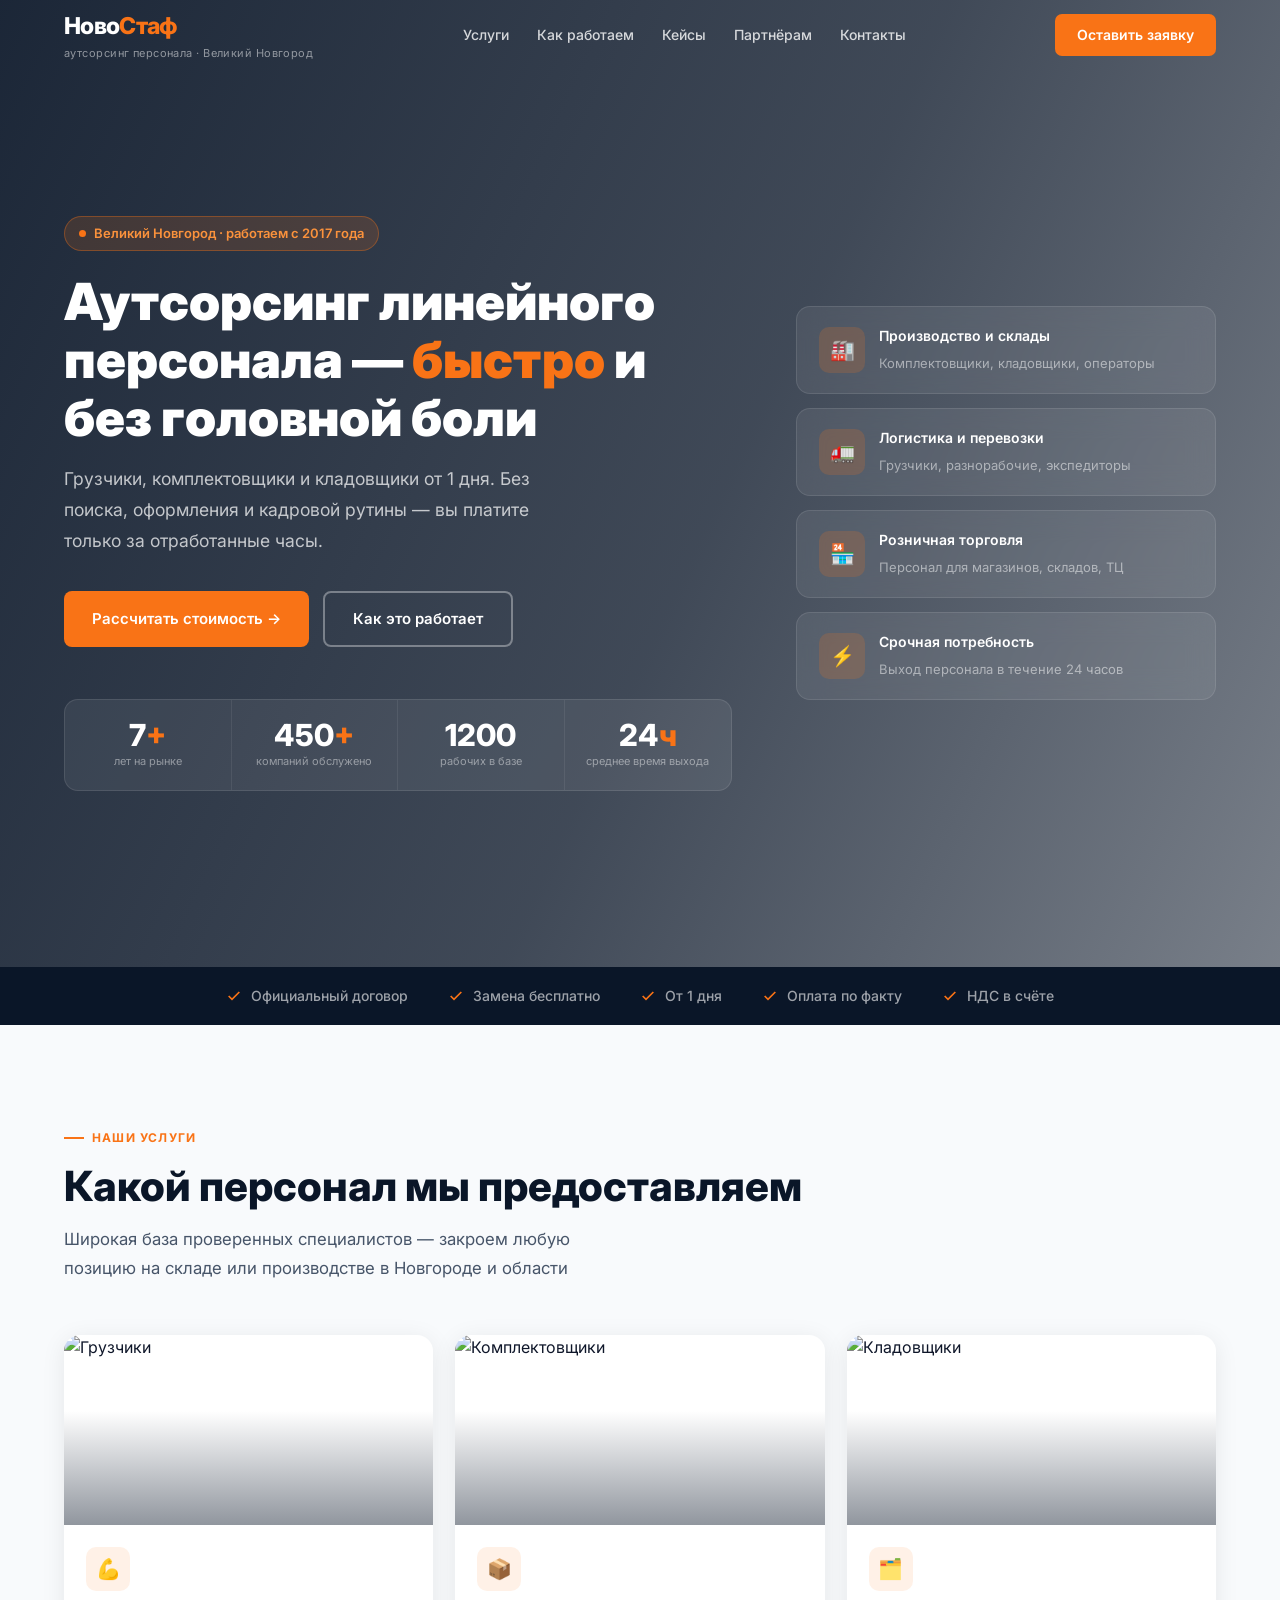
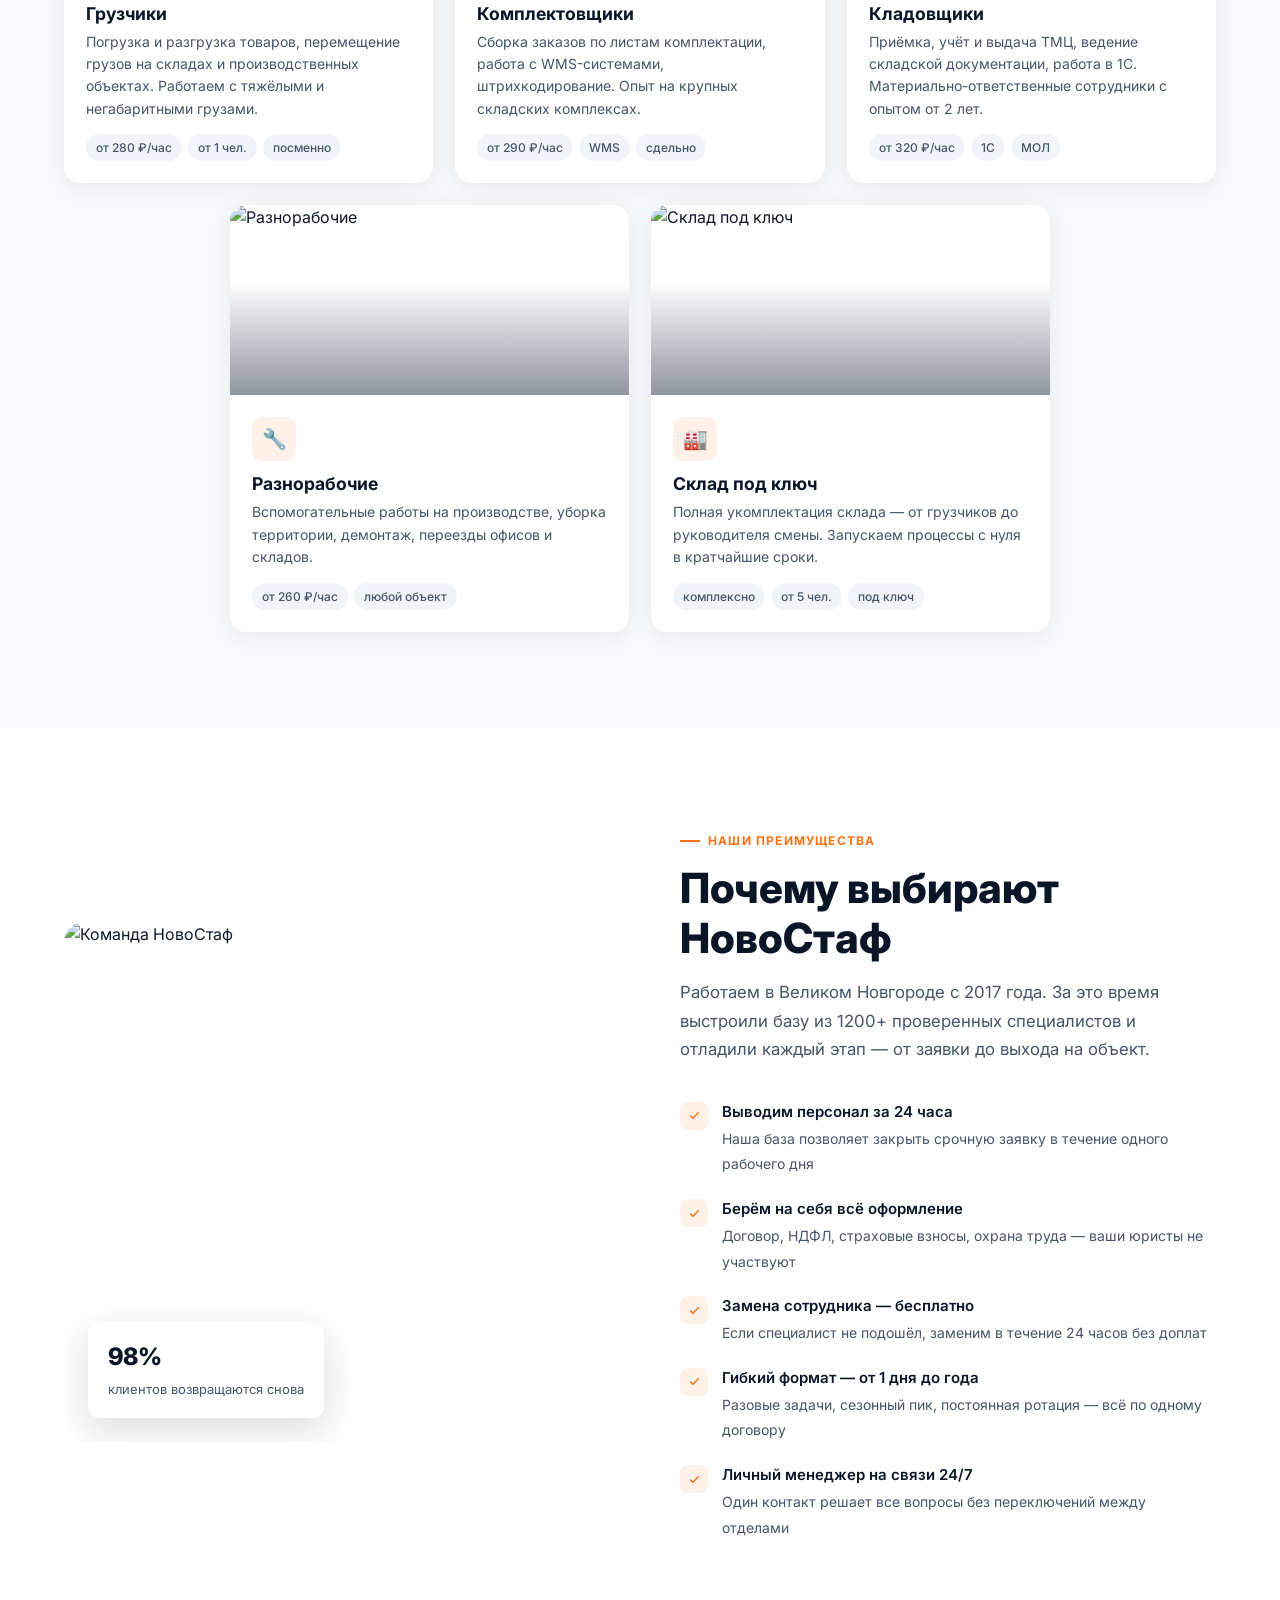
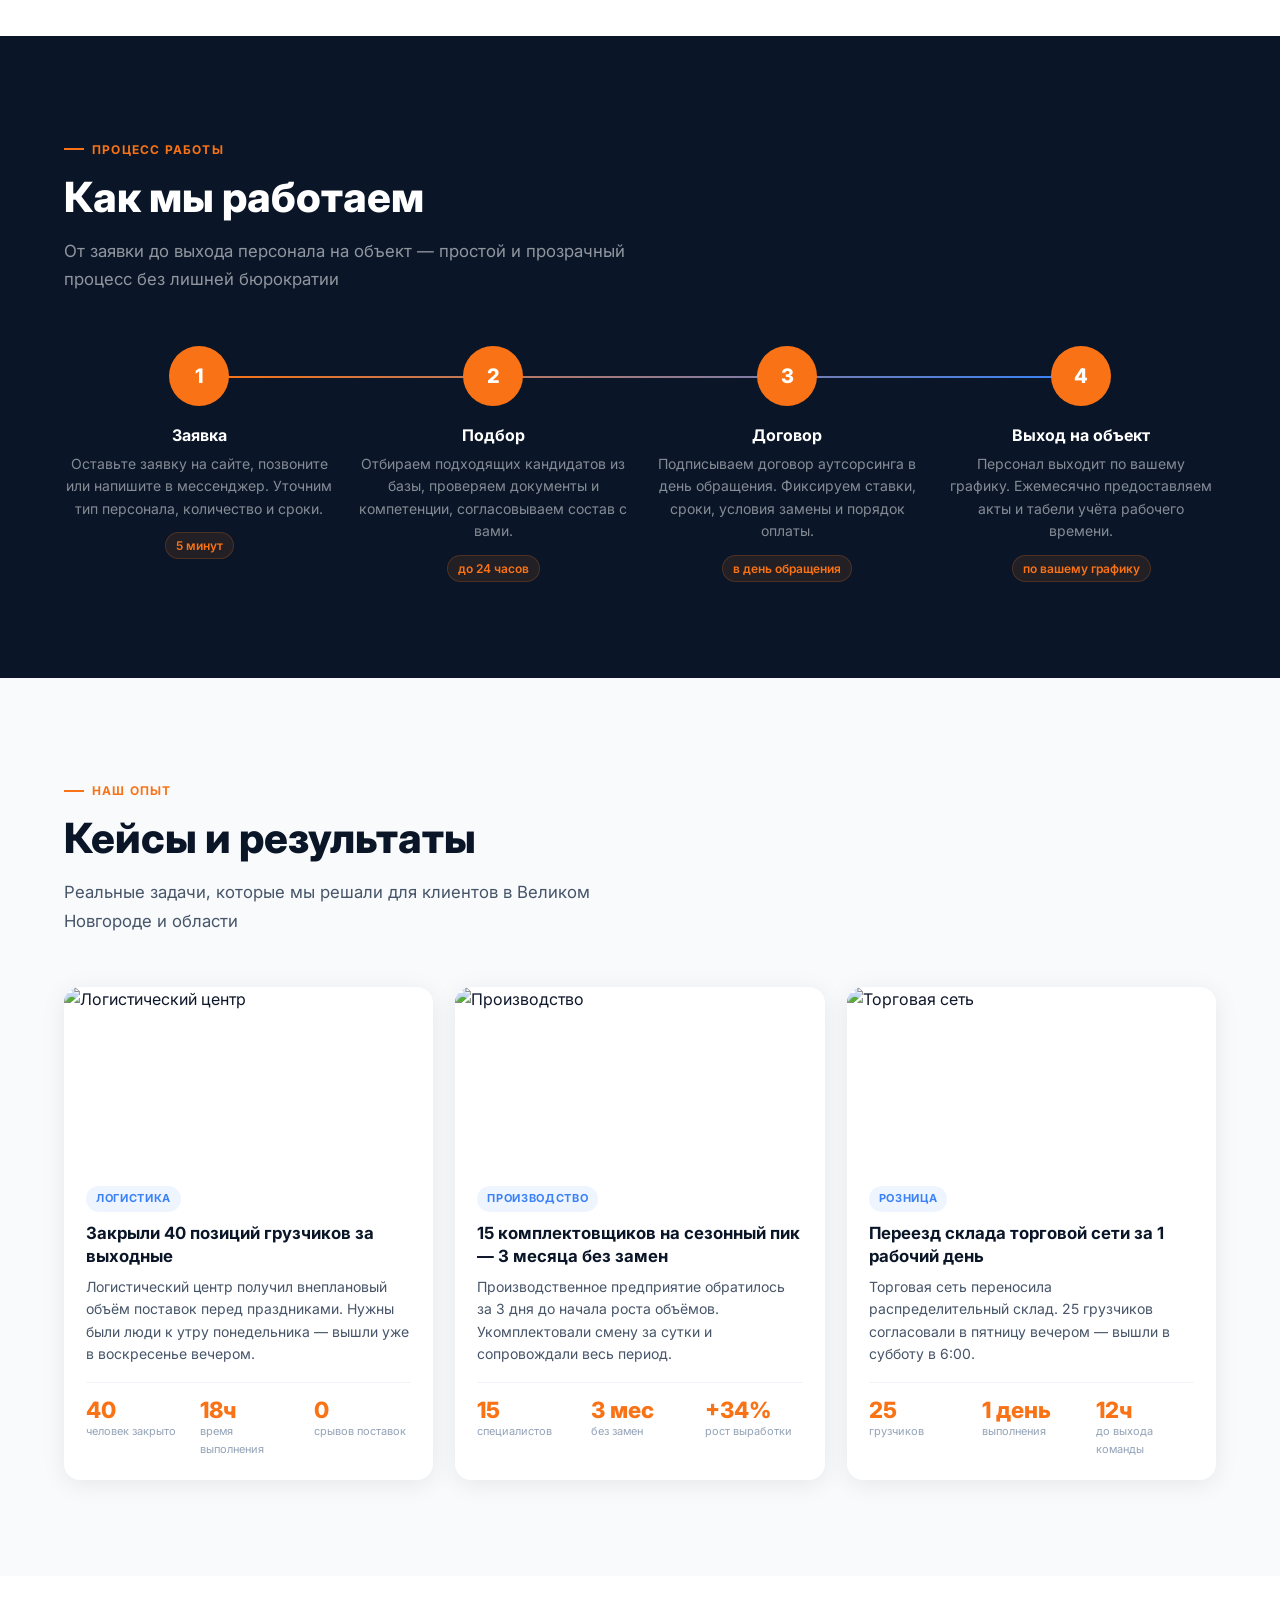
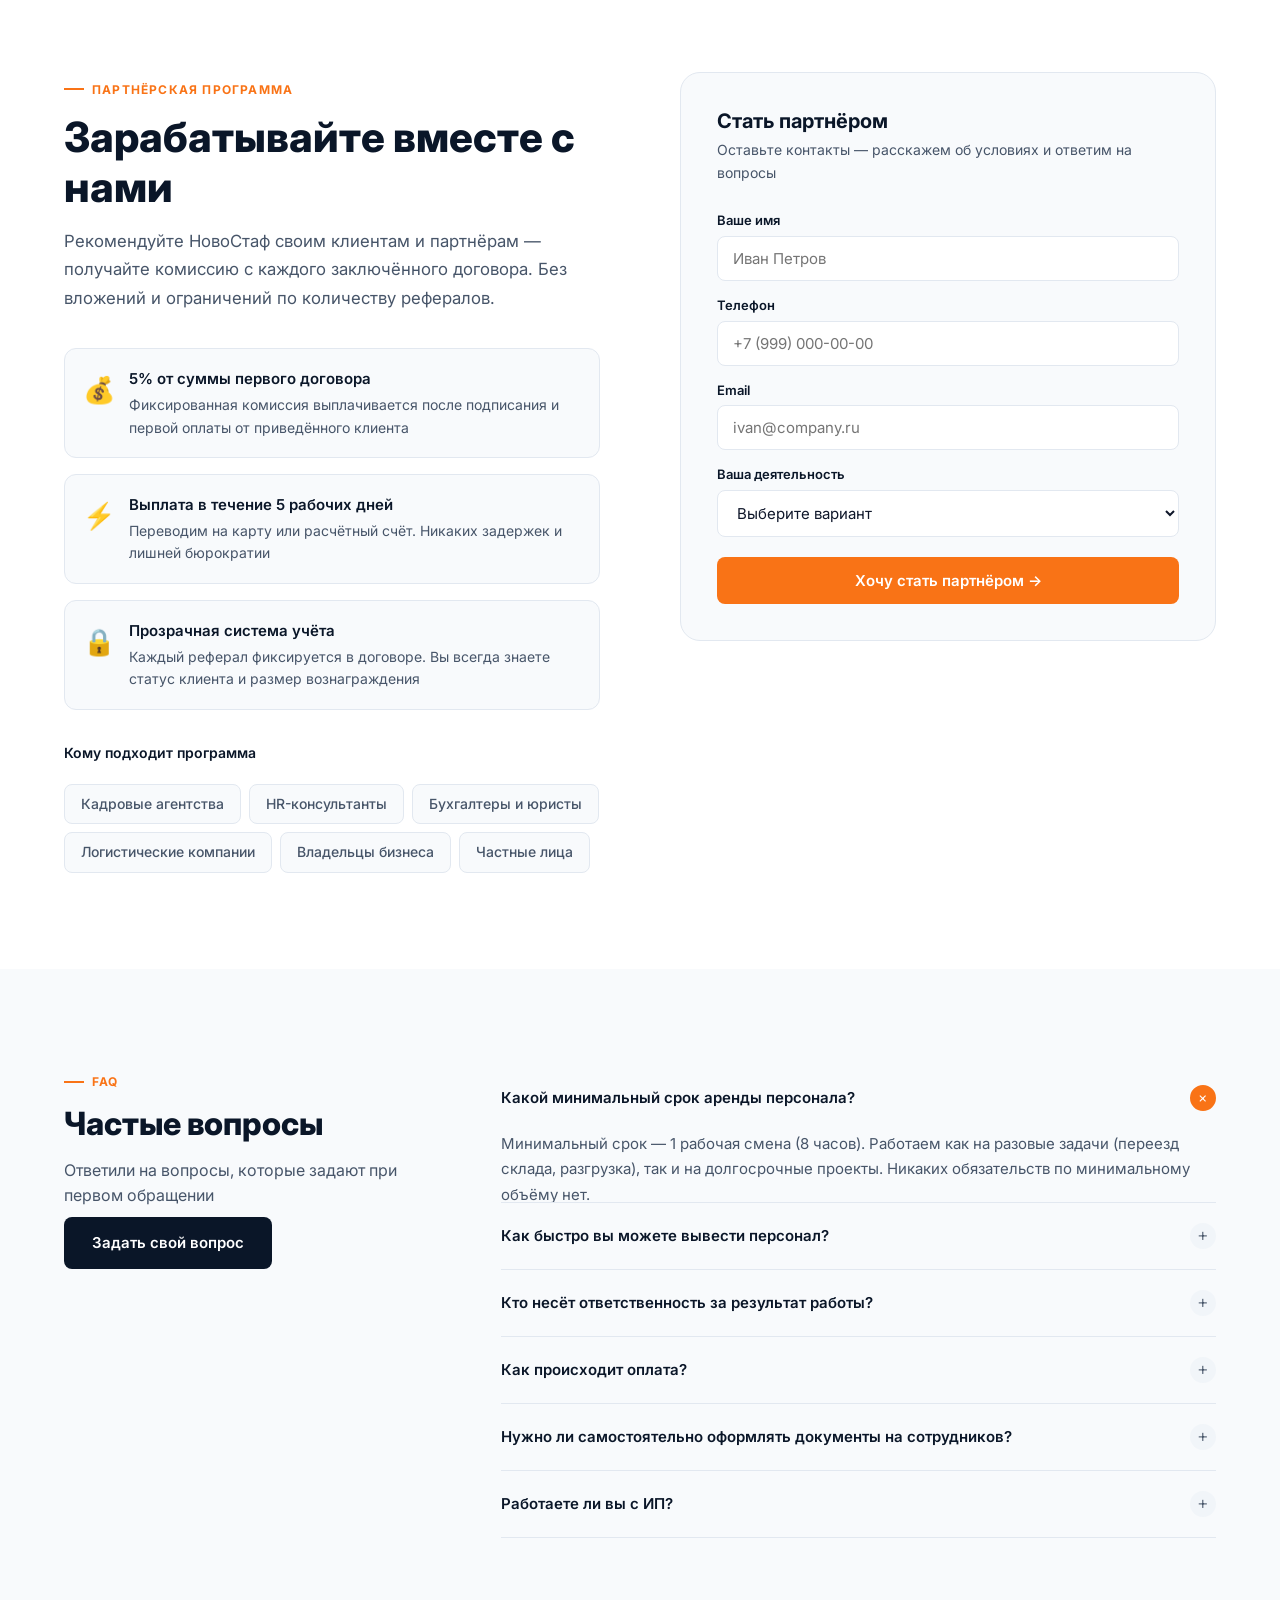
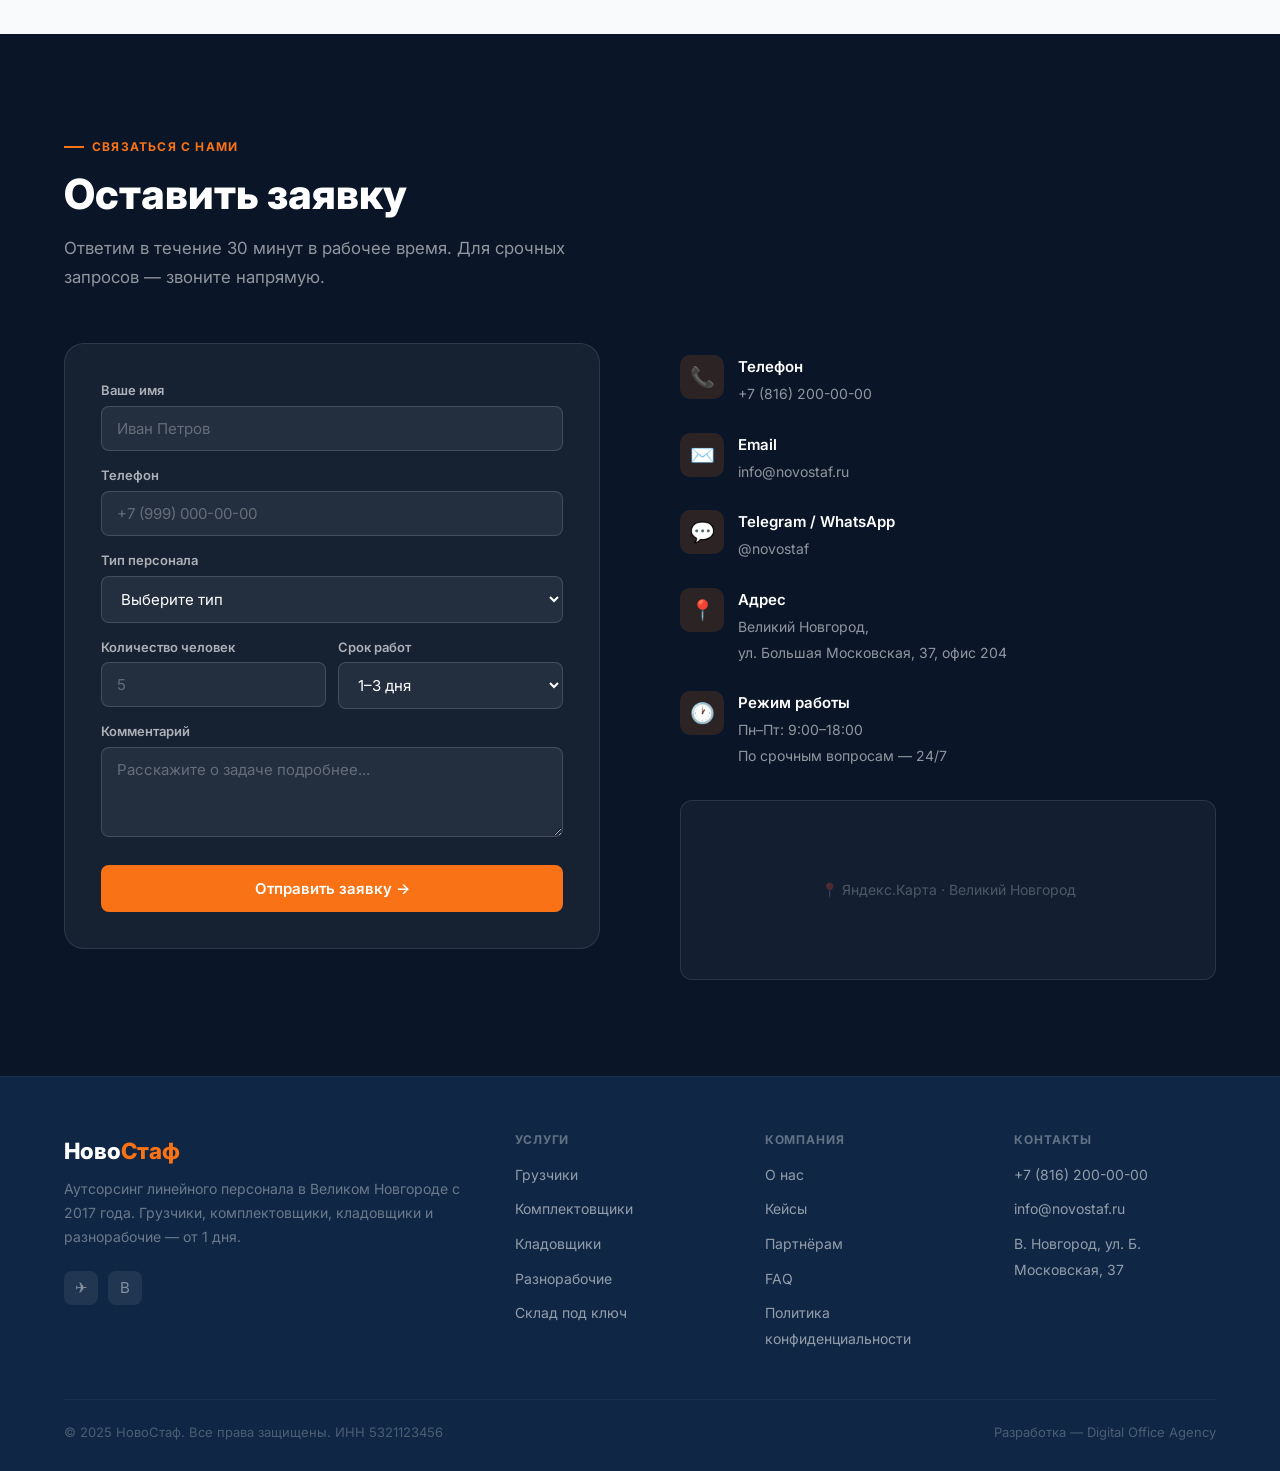
==== index.html @ e5619df4 "Add НовоСтаф website reference" ====
<!DOCTYPE html>
<html lang="ru">
<head>
<meta charset="UTF-8">
<meta name="viewport" content="width=device-width, initial-scale=1.0">
<title>НовоСтаф — Аутсорсинг линейного персонала в Великом Новгороде</title>
<meta name="description" content="Грузчики, комплектовщики и кладовщики в Великом Новгороде от 1 дня. Выход персонала за 24 часа. Официальный договор, оплата по факту.">
<link rel="preconnect" href="https://fonts.googleapis.com">
<link rel="preconnect" href="https://fonts.gstatic.com" crossorigin>
<link href="https://fonts.googleapis.com/css2?family=Inter:wght@300;400;500;600;700;800;900&display=swap" rel="stylesheet">
<style>
*,*::before,*::after{box-sizing:border-box;margin:0;padding:0}
:root{
  --navy:#0a1628;
  --navy2:#0f2744;
  --blue:#1d4ed8;
  --blue-l:#3b82f6;
  --orange:#f97316;
  --orange-d:#ea580c;
  --white:#fff;
  --g50:#f8fafc;
  --g100:#f1f5f9;
  --g200:#e2e8f0;
  --g400:#94a3b8;
  --g600:#475569;
  --text:#0f172a;
  --r:12px;
  --sh:0 4px 24px rgba(0,0,0,.08);
  --sh-lg:0 12px 40px rgba(0,0,0,.15);
}
html{scroll-behavior:smooth}
body{font-family:'Inter',-apple-system,sans-serif;font-size:16px;line-height:1.6;color:var(--text);background:#fff;overflow-x:hidden}
h1,h2,h3,h4{line-height:1.2;font-weight:700}
p{color:var(--g600)}
a{text-decoration:none;color:inherit}
img{max-width:100%;display:block}

.container{max-width:1200px;margin:0 auto;padding:0 24px}
section{padding:96px 0}

.label{display:inline-flex;align-items:center;gap:8px;font-size:12px;font-weight:700;letter-spacing:.1em;text-transform:uppercase;color:var(--orange);margin-bottom:14px}
.label::before{content:'';width:20px;height:2px;background:var(--orange)}
.sec-title{font-size:clamp(1.7rem,3.5vw,2.6rem);font-weight:800;color:var(--navy);margin-bottom:14px}
.sec-sub{font-size:1.05rem;color:var(--g600);max-width:580px;margin-bottom:52px;line-height:1.7}

.btn{display:inline-flex;align-items:center;gap:8px;padding:14px 28px;font-size:15px;font-weight:600;border-radius:8px;border:none;cursor:pointer;transition:all .2s;font-family:inherit}
.btn-orange{background:var(--orange);color:#fff}
.btn-orange:hover{background:var(--orange-d);transform:translateY(-1px);box-shadow:0 8px 24px rgba(249,115,22,.35)}
.btn-ghost{background:transparent;color:#fff;border:2px solid rgba(255,255,255,.35)}
.btn-ghost:hover{border-color:#fff;background:rgba(255,255,255,.1)}
.btn-navy{background:var(--navy);color:#fff}
.btn-navy:hover{background:var(--navy2);transform:translateY(-1px)}

/* ── HEADER ── */
header{position:fixed;top:0;left:0;right:0;z-index:100;transition:background .3s,box-shadow .3s}
header.scrolled{background:#fff;box-shadow:0 2px 20px rgba(0,0,0,.1)}
.hd{display:flex;align-items:center;justify-content:space-between;height:70px;max-width:1200px;margin:0 auto;padding:0 24px}
.logo-name{font-size:1.45rem;font-weight:800;color:#fff;letter-spacing:-.03em;transition:color .3s}
.logo-name span{color:var(--orange)}
.logo-sub{font-size:11px;color:rgba(255,255,255,.5);letter-spacing:.04em;transition:color .3s}
header.scrolled .logo-name{color:var(--navy)}
header.scrolled .logo-sub{color:var(--g400)}
nav{display:flex;align-items:center;gap:28px}
nav a{font-size:14px;font-weight:500;color:rgba(255,255,255,.8);transition:color .2s}
nav a:hover{color:#fff}
header.scrolled nav a{color:var(--g600)}
header.scrolled nav a:hover{color:var(--navy)}
.hd-cta{padding:10px 22px;background:var(--orange);color:#fff;border-radius:7px;font-size:14px;font-weight:600;transition:background .2s,transform .2s}
.hd-cta:hover{background:var(--orange-d);transform:translateY(-1px)}

/* ── HERO ── */
.hero{position:relative;min-height:100vh;display:flex;align-items:center;overflow:hidden}
.hero-bg{position:absolute;inset:0;background:url('https://images.unsplash.com/photo-1586528116311-ad8dd3c8310d?auto=format&fit=crop&w=1920&q=85') center/cover no-repeat}
.hero-ov{position:absolute;inset:0;background:linear-gradient(115deg,rgba(10,22,40,.93) 0%,rgba(10,22,40,.78) 55%,rgba(10,22,40,.55) 100%)}
.hero-wrap{position:relative;z-index:2;max-width:1200px;margin:0 auto;padding:120px 24px 80px;display:grid;grid-template-columns:1fr 420px;align-items:center;gap:64px;width:100%}

.hero-badge{display:inline-flex;align-items:center;gap:8px;background:rgba(249,115,22,.15);border:1px solid rgba(249,115,22,.35);color:#fb923c;font-size:13px;font-weight:600;padding:6px 14px;border-radius:100px;margin-bottom:22px}
.hero-dot{width:7px;height:7px;border-radius:50%;background:var(--orange);animation:pulse 2s infinite}
@keyframes pulse{0%,100%{opacity:1;transform:scale(1)}50%{opacity:.5;transform:scale(1.4)}}

.hero h1{color:#fff;font-size:clamp(2rem,4vw,3.2rem);font-weight:900;line-height:1.13;margin-bottom:18px}
.hero h1 em{color:var(--orange);font-style:normal}
.hero-sub{font-size:1.1rem;color:rgba(255,255,255,.72);margin-bottom:34px;line-height:1.75;max-width:520px}
.hero-btns{display:flex;gap:14px;flex-wrap:wrap;margin-bottom:52px}

.hero-stats{display:grid;grid-template-columns:repeat(4,1fr);background:rgba(255,255,255,.07);border:1px solid rgba(255,255,255,.1);border-radius:14px;overflow:hidden}
.hs{padding:20px 14px;text-align:center;border-right:1px solid rgba(255,255,255,.07)}
.hs:last-child{border-right:none}
.hs-num{font-size:1.9rem;font-weight:800;color:#fff;line-height:1;margin-bottom:4px}
.hs-num em{color:var(--orange);font-style:normal}
.hs-lbl{font-size:11px;color:rgba(255,255,255,.45);line-height:1.4}

/* Hero right cards */
.hero-cards{display:flex;flex-direction:column;gap:14px}
.hero-card{background:rgba(255,255,255,.07);backdrop-filter:blur(14px);border:1px solid rgba(255,255,255,.1);border-radius:14px;padding:18px 22px;display:flex;align-items:center;gap:14px;transition:background .2s,border-color .2s}
.hero-card:hover{background:rgba(255,255,255,.11);border-color:rgba(249,115,22,.3)}
.hc-icon{width:46px;height:46px;border-radius:10px;background:rgba(249,115,22,.18);display:flex;align-items:center;justify-content:center;font-size:20px;flex-shrink:0}
.hc-text strong{display:block;color:#fff;font-size:14px;font-weight:600;margin-bottom:2px}
.hc-text span{color:rgba(255,255,255,.5);font-size:13px}

/* ── TRUST BAR ── */
.trust{background:var(--navy);padding:18px 0}
.trust-inner{display:flex;align-items:center;justify-content:center;gap:40px;flex-wrap:wrap}
.trust-item{display:flex;align-items:center;gap:9px;color:rgba(255,255,255,.6);font-size:14px;font-weight:500}
.trust-item svg{color:var(--orange);flex-shrink:0}

/* ── SERVICES ── */
.services{background:var(--g50)}
.srv-grid{display:grid;grid-template-columns:repeat(3,1fr);gap:22px}
.srv-grid-b{display:grid;grid-template-columns:repeat(2,1fr);gap:22px;max-width:820px;margin:22px auto 0}
.srv-card{background:#fff;border-radius:16px;overflow:hidden;box-shadow:var(--sh);transition:transform .3s,box-shadow .3s}
.srv-card:hover{transform:translateY(-6px);box-shadow:var(--sh-lg)}
.srv-img{height:190px;overflow:hidden;position:relative}
.srv-img img{width:100%;height:100%;object-fit:cover;transition:transform .4s}
.srv-card:hover .srv-img img{transform:scale(1.06)}
.srv-img-ov{position:absolute;inset:0;background:linear-gradient(to top,rgba(10,22,40,.45) 0%,transparent 60%)}
.srv-body{padding:22px}
.srv-icon{width:44px;height:44px;border-radius:10px;background:rgba(249,115,22,.1);display:flex;align-items:center;justify-content:center;font-size:20px;margin-bottom:12px}
.srv-body h3{font-size:1.1rem;font-weight:700;color:var(--navy);margin-bottom:7px}
.srv-body p{font-size:14px;line-height:1.6;margin-bottom:14px}
.tags{display:flex;flex-wrap:wrap;gap:6px}
.tag{font-size:12px;font-weight:500;padding:4px 10px;border-radius:100px;background:var(--g100);color:var(--g600)}

/* ── WHY US ── */
.why{background:#fff}
.why-inner{display:grid;grid-template-columns:1fr 1fr;align-items:center;gap:80px}
.why-img{border-radius:20px;overflow:hidden;height:520px;position:relative}
.why-img img{width:100%;height:100%;object-fit:cover}
.why-badge{position:absolute;bottom:24px;left:24px;background:#fff;border-radius:12px;padding:16px 20px;box-shadow:var(--sh-lg)}
.why-badge strong{display:block;font-size:1.5rem;font-weight:800;color:var(--navy)}
.why-badge span{font-size:13px;color:var(--g600)}
.benefits{list-style:none;display:flex;flex-direction:column;gap:20px;margin-top:36px}
.bi{display:flex;gap:14px;align-items:flex-start}
.bi-check{width:28px;height:28px;border-radius:8px;background:rgba(249,115,22,.1);display:flex;align-items:center;justify-content:center;flex-shrink:0;margin-top:2px}
.bi-check svg{color:var(--orange)}
.bi-text strong{display:block;font-size:15px;font-weight:600;color:var(--navy);margin-bottom:2px}
.bi-text span{font-size:14px;color:var(--g600);line-height:1.55}

/* ── HOW ── */
.how{background:var(--navy);padding:96px 0}
.how .sec-title{color:#fff}
.how .sec-sub{color:rgba(255,255,255,.55)}
.how .label{color:var(--orange)}
.steps{display:grid;grid-template-columns:repeat(4,1fr);gap:24px;position:relative}
.steps::before{content:'';position:absolute;top:30px;left:calc(12.5% + 14px);right:calc(12.5% + 14px);height:2px;background:linear-gradient(90deg,var(--orange),var(--blue-l))}
.step{text-align:center;position:relative}
.step-n{width:60px;height:60px;border-radius:50%;background:var(--orange);display:flex;align-items:center;justify-content:center;font-size:1.25rem;font-weight:800;color:#fff;margin:0 auto 20px;position:relative;z-index:1}
.step h3{color:#fff;font-size:1rem;font-weight:700;margin-bottom:8px}
.step p{color:rgba(255,255,255,.5);font-size:14px;line-height:1.6}
.step-time{display:inline-block;margin-top:12px;font-size:12px;font-weight:600;color:var(--orange);background:rgba(249,115,22,.1);border:1px solid rgba(249,115,22,.2);padding:3px 10px;border-radius:100px}

/* ── CASES ── */
.cases{background:var(--g50)}
.cases-grid{display:grid;grid-template-columns:repeat(3,1fr);gap:22px}
.case-card{background:#fff;border-radius:16px;overflow:hidden;box-shadow:var(--sh);transition:transform .3s,box-shadow .3s}
.case-card:hover{transform:translateY(-4px);box-shadow:var(--sh-lg)}
.case-img{height:175px;overflow:hidden}
.case-img img{width:100%;height:100%;object-fit:cover;transition:transform .4s}
.case-card:hover .case-img img{transform:scale(1.05)}
.case-body{padding:22px}
.case-tag{display:inline-block;font-size:11px;font-weight:700;text-transform:uppercase;letter-spacing:.06em;color:var(--blue-l);background:rgba(59,130,246,.08);padding:4px 10px;border-radius:100px;margin-bottom:10px}
.case-body h3{font-size:1.05rem;font-weight:700;color:var(--navy);margin-bottom:7px;line-height:1.4}
.case-body p{font-size:14px;line-height:1.6;margin-bottom:16px}
.case-results{display:flex;gap:16px;padding-top:16px;border-top:1px solid var(--g100)}
.cr{flex:1}
.cr-num{font-size:1.4rem;font-weight:800;color:var(--orange);line-height:1;margin-bottom:2px}
.cr-lbl{font-size:11px;color:var(--g400)}

/* ── PARTNERS ── */
.partners{background:#fff}
.partners-inner{display:grid;grid-template-columns:1fr 1fr;gap:80px;align-items:start}
.p-benefits{display:flex;flex-direction:column;gap:16px;margin:36px 0 32px}
.pb{display:flex;gap:14px;align-items:flex-start;padding:18px;border-radius:12px;background:var(--g50);border:1px solid var(--g200);transition:border-color .2s}
.pb:hover{border-color:var(--orange)}
.pb-icon{font-size:26px;flex-shrink:0;margin-top:2px}
.pb strong{display:block;font-size:15px;font-weight:600;color:var(--navy);margin-bottom:3px}
.pb p{font-size:14px;color:var(--g600);margin:0}
.p-chips{display:flex;flex-wrap:wrap;gap:8px;margin-top:20px}
.chip{padding:8px 16px;border-radius:8px;background:var(--g50);border:1px solid var(--g200);font-size:14px;color:var(--g600);font-weight:500}

.form-box{background:var(--g50);border-radius:20px;padding:36px;border:1px solid var(--g200)}
.form-box h3{font-size:1.25rem;font-weight:700;color:var(--navy);margin-bottom:6px}
.form-box>p{font-size:14px;margin-bottom:26px}
.fg{margin-bottom:14px}
.fg label{display:block;font-size:13px;font-weight:600;color:var(--navy);margin-bottom:5px}
.fc{width:100%;padding:12px 15px;border:1.5px solid var(--g200);border-radius:8px;font-size:15px;font-family:inherit;color:var(--text);background:#fff;transition:border-color .2s,box-shadow .2s;outline:none}
.fc:focus{border-color:var(--orange);box-shadow:0 0 0 3px rgba(249,115,22,.1)}
textarea.fc{resize:vertical;min-height:90px}
.form-btn{width:100%;padding:14px;background:var(--orange);color:#fff;font-size:15px;font-weight:600;border:none;border-radius:8px;cursor:pointer;font-family:inherit;transition:background .2s,transform .2s;margin-top:6px}
.form-btn:hover{background:var(--orange-d);transform:translateY(-1px)}

/* ── FAQ ── */
.faq{background:var(--g50)}
.faq-inner{display:grid;grid-template-columns:1fr 2fr;gap:80px;align-items:start}
.faq-left .sec-title{font-size:clamp(1.5rem,2.5vw,2rem)}
.faq-left p{font-size:15px;margin-bottom:28px}
.faq-list{display:flex;flex-direction:column}
.fi{border-bottom:1px solid var(--g200)}
.fq{display:flex;align-items:center;justify-content:space-between;padding:20px 0;cursor:pointer;font-size:15px;font-weight:600;color:var(--navy);gap:14px;user-select:none}
.fq:hover{color:var(--orange)}
.fi-icon{width:26px;height:26px;border-radius:50%;background:var(--g100);display:flex;align-items:center;justify-content:center;font-size:18px;color:var(--g600);transition:transform .3s,background .2s;flex-shrink:0;font-weight:300}
.fi.open .fi-icon{transform:rotate(45deg);background:var(--orange);color:#fff}
.fa{max-height:0;overflow:hidden;transition:max-height .35s ease}
.fa-inner{padding:0 0 20px;font-size:15px;color:var(--g600);line-height:1.7}

/* ── CONTACT ── */
.contact{background:var(--navy);padding:96px 0}
.contact .sec-title{color:#fff}
.contact .sec-sub{color:rgba(255,255,255,.55)}
.contact .label{color:var(--orange)}
.contact-inner{display:grid;grid-template-columns:1fr 1fr;gap:80px;align-items:start}
.contact-form{background:rgba(255,255,255,.05);border:1px solid rgba(255,255,255,.1);border-radius:20px;padding:36px}
.contact-form .fg label{color:rgba(255,255,255,.65)}
.contact-form .fc{background:rgba(255,255,255,.06);border-color:rgba(255,255,255,.15);color:#fff}
.contact-form .fc::placeholder{color:rgba(255,255,255,.3)}
.contact-form .fc:focus{border-color:var(--orange)}
.contact-form select.fc option{background:var(--navy2);color:#fff}
.ci-items{display:flex;flex-direction:column;gap:26px;margin-bottom:32px;padding-top:12px}
.ci-item{display:flex;gap:14px;align-items:flex-start}
.ci-icon{width:44px;height:44px;border-radius:10px;background:rgba(249,115,22,.14);display:flex;align-items:center;justify-content:center;font-size:20px;flex-shrink:0}
.ci-text strong{display:block;color:#fff;font-size:15px;font-weight:600;margin-bottom:2px}
.ci-text a,.ci-text span{color:rgba(255,255,255,.55);font-size:14px}
.ci-text a:hover{color:var(--orange)}
.map-ph{border-radius:12px;height:180px;background:rgba(255,255,255,.04);border:1px solid rgba(255,255,255,.1);display:flex;align-items:center;justify-content:center;color:rgba(255,255,255,.25);font-size:14px}

/* ── FOOTER ── */
footer{background:var(--navy2);padding:56px 0 28px;border-top:1px solid rgba(255,255,255,.05)}
.ft-inner{display:grid;grid-template-columns:2fr 1fr 1fr 1fr;gap:48px;margin-bottom:48px}
.ft-logo{font-size:1.4rem;font-weight:800;color:#fff;margin-bottom:8px}
.ft-logo span{color:var(--orange)}
.ft-desc{font-size:14px;color:rgba(255,255,255,.38);line-height:1.7;margin-bottom:22px}
.ft-social{display:flex;gap:10px}
.ft-social a{width:34px;height:34px;border-radius:8px;background:rgba(255,255,255,.07);display:flex;align-items:center;justify-content:center;color:rgba(255,255,255,.45);font-size:15px;transition:background .2s,color .2s}
.ft-social a:hover{background:var(--orange);color:#fff}
.ft-col h4{font-size:12px;font-weight:700;text-transform:uppercase;letter-spacing:.07em;color:rgba(255,255,255,.35);margin-bottom:14px}
.ft-links{list-style:none;display:flex;flex-direction:column;gap:9px}
.ft-links a{font-size:14px;color:rgba(255,255,255,.55);transition:color .2s}
.ft-links a:hover{color:#fff}
.ft-bottom{border-top:1px solid rgba(255,255,255,.05);padding-top:22px;display:flex;justify-content:space-between;align-items:center;flex-wrap:wrap;gap:8px}
.ft-copy{font-size:13px;color:rgba(255,255,255,.25)}

/* ── MODAL ── */
.modal{display:none;position:fixed;inset:0;z-index:999;background:rgba(0,0,0,.6);backdrop-filter:blur(4px);align-items:center;justify-content:center}
.modal-box{background:#fff;border-radius:20px;padding:48px;max-width:380px;width:90%;text-align:center}
.modal-box h3{font-size:1.25rem;font-weight:700;color:var(--navy);margin:16px 0 8px}
.modal-box p{font-size:15px;color:var(--g600);margin-bottom:24px}

/* ── REVEAL ── */
.reveal{opacity:0;transform:translateY(22px);transition:opacity .6s ease,transform .6s ease}
.reveal.visible{opacity:1;transform:none}
.d1{transition-delay:.1s}.d2{transition-delay:.2s}.d3{transition-delay:.3s}.d4{transition-delay:.4s}

/* ── RESPONSIVE ── */
@media(max-width:1024px){
  .srv-grid{grid-template-columns:repeat(2,1fr)}
  .srv-grid-b{grid-template-columns:repeat(2,1fr);max-width:100%}
  .hero-wrap{grid-template-columns:1fr}
  .hero-cards{display:none}
  .hs-num{font-size:1.5rem}
  .steps{grid-template-columns:repeat(2,1fr)}
  .steps::before{display:none}
  .ft-inner{grid-template-columns:1fr 1fr}
}
@media(max-width:768px){
  section{padding:64px 0}
  nav,.hd-cta{display:none}
  .why-inner,.partners-inner,.faq-inner,.contact-inner{grid-template-columns:1fr}
  .why-img{height:280px}
  .cases-grid{grid-template-columns:1fr}
  .hero-stats{grid-template-columns:repeat(2,1fr)}
  .ft-inner{grid-template-columns:1fr;gap:28px}
  .ft-bottom{flex-direction:column;text-align:center}
}
</style>
</head>
<body>

<!-- HEADER -->
<header id="hdr">
  <div class="hd">
    <div>
      <div class="logo-name">Ново<span>Стаф</span></div>
      <div class="logo-sub">аутсорсинг персонала · Великий Новгород</div>
    </div>
    <nav>
      <a href="#services">Услуги</a>
      <a href="#how">Как работаем</a>
      <a href="#cases">Кейсы</a>
      <a href="#partners">Партнёрам</a>
      <a href="#contact">Контакты</a>
    </nav>
    <a href="#contact" class="hd-cta">Оставить заявку</a>
  </div>
</header>

<!-- HERO -->
<section class="hero">
  <div class="hero-bg"></div>
  <div class="hero-ov"></div>
  <div class="hero-wrap">
    <div>
      <div class="hero-badge"><span class="hero-dot"></span>Великий Новгород · работаем с 2017 года</div>
      <h1>Аутсорсинг линейного персонала — <em>быстро</em> и без головной боли</h1>
      <p class="hero-sub">Грузчики, комплектовщики и кладовщики от 1 дня. Без поиска, оформления и кадровой рутины — вы платите только за отработанные часы.</p>
      <div class="hero-btns">
        <a href="#contact" class="btn btn-orange">Рассчитать стоимость →</a>
        <a href="#how" class="btn btn-ghost">Как это работает</a>
      </div>
      <div class="hero-stats">
        <div class="hs"><div class="hs-num" data-count="7" data-suffix="+">7<em>+</em></div><div class="hs-lbl">лет на рынке</div></div>
        <div class="hs"><div class="hs-num" data-count="450" data-suffix="+">450<em>+</em></div><div class="hs-lbl">компаний обслужено</div></div>
        <div class="hs"><div class="hs-num" data-count="1200">1200</div><div class="hs-lbl">рабочих в базе</div></div>
        <div class="hs"><div class="hs-num" data-count="24" data-suffix="ч">24<em>ч</em></div><div class="hs-lbl">среднее время выхода</div></div>
      </div>
    </div>
    <div class="hero-cards">
      <div class="hero-card"><div class="hc-icon">🏭</div><div class="hc-text"><strong>Производство и склады</strong><span>Комплектовщики, кладовщики, операторы</span></div></div>
      <div class="hero-card"><div class="hc-icon">🚛</div><div class="hc-text"><strong>Логистика и перевозки</strong><span>Грузчики, разнорабочие, экспедиторы</span></div></div>
      <div class="hero-card"><div class="hc-icon">🏪</div><div class="hc-text"><strong>Розничная торговля</strong><span>Персонал для магазинов, складов, ТЦ</span></div></div>
      <div class="hero-card"><div class="hc-icon">⚡</div><div class="hc-text"><strong>Срочная потребность</strong><span>Выход персонала в течение 24 часов</span></div></div>
    </div>
  </div>
</section>

<!-- TRUST BAR -->
<div class="trust">
  <div class="trust-inner container">
    <div class="trust-item"><svg width="16" height="16" fill="none" stroke="currentColor" stroke-width="2.5" viewBox="0 0 24 24"><polyline points="20 6 9 17 4 12"/></svg>Официальный договор</div>
    <div class="trust-item"><svg width="16" height="16" fill="none" stroke="currentColor" stroke-width="2.5" viewBox="0 0 24 24"><polyline points="20 6 9 17 4 12"/></svg>Замена бесплатно</div>
    <div class="trust-item"><svg width="16" height="16" fill="none" stroke="currentColor" stroke-width="2.5" viewBox="0 0 24 24"><polyline points="20 6 9 17 4 12"/></svg>От 1 дня</div>
    <div class="trust-item"><svg width="16" height="16" fill="none" stroke="currentColor" stroke-width="2.5" viewBox="0 0 24 24"><polyline points="20 6 9 17 4 12"/></svg>Оплата по факту</div>
    <div class="trust-item"><svg width="16" height="16" fill="none" stroke="currentColor" stroke-width="2.5" viewBox="0 0 24 24"><polyline points="20 6 9 17 4 12"/></svg>НДС в счёте</div>
  </div>
</div>

<!-- SERVICES -->
<section class="services" id="services">
  <div class="container">
    <div class="label">Наши услуги</div>
    <h2 class="sec-title">Какой персонал мы предоставляем</h2>
    <p class="sec-sub">Широкая база проверенных специалистов — закроем любую позицию на складе или производстве в Новгороде и области</p>
    <div class="srv-grid">
      <div class="srv-card reveal">
        <div class="srv-img"><img src="https://images.unsplash.com/photo-1504307651254-35680f356dfd?auto=format&fit=crop&w=600&q=80" alt="Грузчики" loading="lazy"><div class="srv-img-ov"></div></div>
        <div class="srv-body">
          <div class="srv-icon">💪</div>
          <h3>Грузчики</h3>
          <p>Погрузка и разгрузка товаров, перемещение грузов на складах и производственных объектах. Работаем с тяжёлыми и негабаритными грузами.</p>
          <div class="tags"><span class="tag">от 280 ₽/час</span><span class="tag">от 1 чел.</span><span class="tag">посменно</span></div>
        </div>
      </div>
      <div class="srv-card reveal d1">
        <div class="srv-img"><img src="https://images.unsplash.com/photo-1553413077-190dd305871c?auto=format&fit=crop&w=600&q=80" alt="Комплектовщики" loading="lazy"><div class="srv-img-ov"></div></div>
        <div class="srv-body">
          <div class="srv-icon">📦</div>
          <h3>Комплектовщики</h3>
          <p>Сборка заказов по листам комплектации, работа с WMS-системами, штрихкодирование. Опыт на крупных складских комплексах.</p>
          <div class="tags"><span class="tag">от 290 ₽/час</span><span class="tag">WMS</span><span class="tag">сдельно</span></div>
        </div>
      </div>
      <div class="srv-card reveal d2">
        <div class="srv-img"><img src="https://images.unsplash.com/photo-1566576912321-d58ddd7a6088?auto=format&fit=crop&w=600&q=80" alt="Кладовщики" loading="lazy"><div class="srv-img-ov"></div></div>
        <div class="srv-body">
          <div class="srv-icon">🗂️</div>
          <h3>Кладовщики</h3>
          <p>Приёмка, учёт и выдача ТМЦ, ведение складской документации, работа в 1С. Материально-ответственные сотрудники с опытом от 2 лет.</p>
          <div class="tags"><span class="tag">от 320 ₽/час</span><span class="tag">1С</span><span class="tag">МОЛ</span></div>
        </div>
      </div>
    </div>
    <div class="srv-grid-b">
      <div class="srv-card reveal">
        <div class="srv-img"><img src="https://images.unsplash.com/photo-1541888946425-d81bb19240f5?auto=format&fit=crop&w=600&q=80" alt="Разнорабочие" loading="lazy"><div class="srv-img-ov"></div></div>
        <div class="srv-body">
          <div class="srv-icon">🔧</div>
          <h3>Разнорабочие</h3>
          <p>Вспомогательные работы на производстве, уборка территории, демонтаж, переезды офисов и складов.</p>
          <div class="tags"><span class="tag">от 260 ₽/час</span><span class="tag">любой объект</span></div>
        </div>
      </div>
      <div class="srv-card reveal d1">
        <div class="srv-img"><img src="https://images.unsplash.com/photo-1586528116311-ad8dd3c8310d?auto=format&fit=crop&w=600&q=80" alt="Склад под ключ" loading="lazy"><div class="srv-img-ov"></div></div>
        <div class="srv-body">
          <div class="srv-icon">🏭</div>
          <h3>Склад под ключ</h3>
          <p>Полная укомплектация склада — от грузчиков до руководителя смены. Запускаем процессы с нуля в кратчайшие сроки.</p>
          <div class="tags"><span class="tag">комплексно</span><span class="tag">от 5 чел.</span><span class="tag">под ключ</span></div>
        </div>
      </div>
    </div>
  </div>
</section>

<!-- WHY US -->
<section class="why" id="why">
  <div class="container">
    <div class="why-inner">
      <div class="why-img reveal">
        <img src="https://images.unsplash.com/photo-1601584115197-04ecc0da31d7?auto=format&fit=crop&w=700&q=80" alt="Команда НовоСтаф">
        <div class="why-badge"><strong>98%</strong><span>клиентов возвращаются снова</span></div>
      </div>
      <div class="reveal d1">
        <div class="label">Наши преимущества</div>
        <h2 class="sec-title">Почему выбирают НовоСтаф</h2>
        <p style="color:var(--g600);font-size:1.05rem;line-height:1.7">Работаем в Великом Новгороде с 2017 года. За это время выстроили базу из 1200+ проверенных специалистов и отладили каждый этап — от заявки до выхода на объект.</p>
        <ul class="benefits">
          <li class="bi">
            <div class="bi-check"><svg width="13" height="13" fill="none" stroke="currentColor" stroke-width="2.5" viewBox="0 0 24 24"><polyline points="20 6 9 17 4 12"/></svg></div>
            <div class="bi-text"><strong>Выводим персонал за 24 часа</strong><span>Наша база позволяет закрыть срочную заявку в течение одного рабочего дня</span></div>
          </li>
          <li class="bi">
            <div class="bi-check"><svg width="13" height="13" fill="none" stroke="currentColor" stroke-width="2.5" viewBox="0 0 24 24"><polyline points="20 6 9 17 4 12"/></svg></div>
            <div class="bi-text"><strong>Берём на себя всё оформление</strong><span>Договор, НДФЛ, страховые взносы, охрана труда — ваши юристы не участвуют</span></div>
          </li>
          <li class="bi">
            <div class="bi-check"><svg width="13" height="13" fill="none" stroke="currentColor" stroke-width="2.5" viewBox="0 0 24 24"><polyline points="20 6 9 17 4 12"/></svg></div>
            <div class="bi-text"><strong>Замена сотрудника — бесплатно</strong><span>Если специалист не подошёл, заменим в течение 24 часов без доплат</span></div>
          </li>
          <li class="bi">
            <div class="bi-check"><svg width="13" height="13" fill="none" stroke="currentColor" stroke-width="2.5" viewBox="0 0 24 24"><polyline points="20 6 9 17 4 12"/></svg></div>
            <div class="bi-text"><strong>Гибкий формат — от 1 дня до года</strong><span>Разовые задачи, сезонный пик, постоянная ротация — всё по одному договору</span></div>
          </li>
          <li class="bi">
            <div class="bi-check"><svg width="13" height="13" fill="none" stroke="currentColor" stroke-width="2.5" viewBox="0 0 24 24"><polyline points="20 6 9 17 4 12"/></svg></div>
            <div class="bi-text"><strong>Личный менеджер на связи 24/7</strong><span>Один контакт решает все вопросы без переключений между отделами</span></div>
          </li>
        </ul>
      </div>
    </div>
  </div>
</section>

<!-- HOW IT WORKS -->
<section class="how" id="how">
  <div class="container">
    <div class="label">Процесс работы</div>
    <h2 class="sec-title">Как мы работаем</h2>
    <p class="sec-sub">От заявки до выхода персонала на объект — простой и прозрачный процесс без лишней бюрократии</p>
    <div class="steps">
      <div class="step reveal"><div class="step-n">1</div><h3>Заявка</h3><p>Оставьте заявку на сайте, позвоните или напишите в мессенджер. Уточним тип персонала, количество и сроки.</p><span class="step-time">5 минут</span></div>
      <div class="step reveal d1"><div class="step-n">2</div><h3>Подбор</h3><p>Отбираем подходящих кандидатов из базы, проверяем документы и компетенции, согласовываем состав с вами.</p><span class="step-time">до 24 часов</span></div>
      <div class="step reveal d2"><div class="step-n">3</div><h3>Договор</h3><p>Подписываем договор аутсорсинга в день обращения. Фиксируем ставки, сроки, условия замены и порядок оплаты.</p><span class="step-time">в день обращения</span></div>
      <div class="step reveal d3"><div class="step-n">4</div><h3>Выход на объект</h3><p>Персонал выходит по вашему графику. Ежемесячно предоставляем акты и табели учёта рабочего времени.</p><span class="step-time">по вашему графику</span></div>
    </div>
  </div>
</section>

<!-- CASES -->
<section class="cases" id="cases">
  <div class="container">
    <div class="label">Наш опыт</div>
    <h2 class="sec-title">Кейсы и результаты</h2>
    <p class="sec-sub">Реальные задачи, которые мы решали для клиентов в Великом Новгороде и области</p>
    <div class="cases-grid">
      <div class="case-card reveal">
        <div class="case-img"><img src="https://images.unsplash.com/photo-1553413077-190dd305871c?auto=format&fit=crop&w=600&q=80" alt="Логистический центр" loading="lazy"></div>
        <div class="case-body">
          <span class="case-tag">Логистика</span>
          <h3>Закрыли 40 позиций грузчиков за выходные</h3>
          <p>Логистический центр получил внеплановый объём поставок перед праздниками. Нужны были люди к утру понедельника — вышли уже в воскресенье вечером.</p>
          <div class="case-results">
            <div class="cr"><div class="cr-num">40</div><div class="cr-lbl">человек закрыто</div></div>
            <div class="cr"><div class="cr-num">18ч</div><div class="cr-lbl">время выполнения</div></div>
            <div class="cr"><div class="cr-num">0</div><div class="cr-lbl">срывов поставок</div></div>
          </div>
        </div>
      </div>
      <div class="case-card reveal d1">
        <div class="case-img"><img src="https://images.unsplash.com/photo-1494412574643-ff11b0a5c1c3?auto=format&fit=crop&w=600&q=80" alt="Производство" loading="lazy"></div>
        <div class="case-body">
          <span class="case-tag">Производство</span>
          <h3>15 комплектовщиков на сезонный пик — 3 месяца без замен</h3>
          <p>Производственное предприятие обратилось за 3 дня до начала роста объёмов. Укомплектовали смену за сутки и сопровождали весь период.</p>
          <div class="case-results">
            <div class="cr"><div class="cr-num">15</div><div class="cr-lbl">специалистов</div></div>
            <div class="cr"><div class="cr-num">3 мес</div><div class="cr-lbl">без замен</div></div>
            <div class="cr"><div class="cr-num">+34%</div><div class="cr-lbl">рост выработки</div></div>
          </div>
        </div>
      </div>
      <div class="case-card reveal d2">
        <div class="case-img"><img src="https://images.unsplash.com/photo-1586528116311-ad8dd3c8310d?auto=format&fit=crop&w=600&q=80" alt="Торговая сеть" loading="lazy"></div>
        <div class="case-body">
          <span class="case-tag">Розница</span>
          <h3>Переезд склада торговой сети за 1 рабочий день</h3>
          <p>Торговая сеть переносила распределительный склад. 25 грузчиков согласовали в пятницу вечером — вышли в субботу в 6:00.</p>
          <div class="case-results">
            <div class="cr"><div class="cr-num">25</div><div class="cr-lbl">грузчиков</div></div>
            <div class="cr"><div class="cr-num">1 день</div><div class="cr-lbl">выполнения</div></div>
            <div class="cr"><div class="cr-num">12ч</div><div class="cr-lbl">до выхода команды</div></div>
          </div>
        </div>
      </div>
    </div>
  </div>
</section>

<!-- PARTNERS -->
<section class="partners" id="partners">
  <div class="container">
    <div class="partners-inner">
      <div>
        <div class="label">Партнёрская программа</div>
        <h2 class="sec-title">Зарабатывайте вместе с нами</h2>
        <p style="color:var(--g600);font-size:1.05rem;line-height:1.7">Рекомендуйте НовоСтаф своим клиентам и партнёрам — получайте комиссию с каждого заключённого договора. Без вложений и ограничений по количеству рефералов.</p>
        <div class="p-benefits">
          <div class="pb reveal">
            <div class="pb-icon">💰</div>
            <div><strong>5% от суммы первого договора</strong><p>Фиксированная комиссия выплачивается после подписания и первой оплаты от приведённого клиента</p></div>
          </div>
          <div class="pb reveal d1">
            <div class="pb-icon">⚡</div>
            <div><strong>Выплата в течение 5 рабочих дней</strong><p>Переводим на карту или расчётный счёт. Никаких задержек и лишней бюрократии</p></div>
          </div>
          <div class="pb reveal d2">
            <div class="pb-icon">🔒</div>
            <div><strong>Прозрачная система учёта</strong><p>Каждый реферал фиксируется в договоре. Вы всегда знаете статус клиента и размер вознаграждения</p></div>
          </div>
        </div>
        <div class="reveal d1">
          <p style="font-size:14px;font-weight:600;color:var(--navy);margin-bottom:12px">Кому подходит программа</p>
          <div class="p-chips">
            <span class="chip">Кадровые агентства</span><span class="chip">HR-консультанты</span><span class="chip">Бухгалтеры и юристы</span><span class="chip">Логистические компании</span><span class="chip">Владельцы бизнеса</span><span class="chip">Частные лица</span>
          </div>
        </div>
      </div>
      <div class="reveal d2">
        <div class="form-box">
          <h3>Стать партнёром</h3>
          <p>Оставьте контакты — расскажем об условиях и ответим на вопросы</p>
          <form onsubmit="return submitForm(event)">
            <div class="fg"><label>Ваше имя</label><input type="text" class="fc" placeholder="Иван Петров" required></div>
            <div class="fg"><label>Телефон</label><input type="tel" class="fc" placeholder="+7 (999) 000-00-00" required></div>
            <div class="fg"><label>Email</label><input type="email" class="fc" placeholder="ivan@company.ru"></div>
            <div class="fg">
              <label>Ваша деятельность</label>
              <select class="fc">
                <option value="">Выберите вариант</option>
                <option>Кадровое агентство</option>
                <option>HR-консультант</option>
                <option>Бухгалтер / юрист</option>
                <option>Бизнес (смежная сфера)</option>
                <option>Частное лицо</option>
              </select>
            </div>
            <button type="submit" class="form-btn">Хочу стать партнёром →</button>
          </form>
        </div>
      </div>
    </div>
  </div>
</section>

<!-- FAQ -->
<section class="faq" id="faq">
  <div class="container">
    <div class="faq-inner">
      <div class="reveal">
        <div class="label">FAQ</div>
        <h2 class="sec-title" style="font-size:clamp(1.5rem,2.5vw,2rem)">Частые вопросы</h2>
        <p>Ответили на вопросы, которые задают при первом обращении</p>
        <a href="#contact" class="btn btn-navy" style="margin-top:8px">Задать свой вопрос</a>
      </div>
      <div class="faq-list reveal d1">
        <div class="fi">
          <div class="fq" onclick="toggleFaq(this)">Какой минимальный срок аренды персонала?<span class="fi-icon">+</span></div>
          <div class="fa"><div class="fa-inner">Минимальный срок — 1 рабочая смена (8 часов). Работаем как на разовые задачи (переезд склада, разгрузка), так и на долгосрочные проекты. Никаких обязательств по минимальному объёму нет.</div></div>
        </div>
        <div class="fi">
          <div class="fq" onclick="toggleFaq(this)">Как быстро вы можете вывести персонал?<span class="fi-icon">+</span></div>
          <div class="fa"><div class="fa-inner">В большинстве случаев — в течение 24 часов после согласования заявки. При наличии свободных специалистов — в тот же день. Для крупных заявок (от 20 человек) рекомендуем обращаться за 2–3 дня.</div></div>
        </div>
        <div class="fi">
          <div class="fq" onclick="toggleFaq(this)">Кто несёт ответственность за результат работы?<span class="fi-icon">+</span></div>
          <div class="fa"><div class="fa-inner">НовоСтаф несёт ответственность за качество персонала и соответствие специалистов заявленным требованиям. Если сотрудник не справляется — заменим бесплатно в течение 24 часов.</div></div>
        </div>
        <div class="fi">
          <div class="fq" onclick="toggleFaq(this)">Как происходит оплата?<span class="fi-icon">+</span></div>
          <div class="fa"><div class="fa-inner">Оплата ежемесячная, по факту отработанных часов. В конце месяца предоставляем акт и табель учёта. Счёт оплачивается в течение 5 рабочих дней. При первом сотрудничестве возможна частичная предоплата.</div></div>
        </div>
        <div class="fi">
          <div class="fq" onclick="toggleFaq(this)">Нужно ли самостоятельно оформлять документы на сотрудников?<span class="fi-icon">+</span></div>
          <div class="fa"><div class="fa-inner">Нет. Все сотрудники официально трудоустроены в НовоСтаф. Мы ведём кадровый учёт, начисляем зарплату, уплачиваем НДФЛ и страховые взносы. Вы получаете только акт и счёт.</div></div>
        </div>
        <div class="fi">
          <div class="fq" onclick="toggleFaq(this)">Работаете ли вы с ИП?<span class="fi-icon">+</span></div>
          <div class="fa"><div class="fa-inner">Да, работаем с юридическими лицами, ИП на УСН и ОСНО. Договор подписываем в электронном виде через ЭЦП или обычной почтой — за несколько минут.</div></div>
        </div>
      </div>
    </div>
  </div>
</section>

<!-- CONTACT -->
<section class="contact" id="contact">
  <div class="container">
    <div class="label">Связаться с нами</div>
    <h2 class="sec-title">Оставить заявку</h2>
    <p class="sec-sub">Ответим в течение 30 минут в рабочее время. Для срочных запросов — звоните напрямую.</p>
    <div class="contact-inner">
      <div class="contact-form reveal">
        <form onsubmit="return submitForm(event)">
          <div class="fg"><label>Ваше имя</label><input type="text" class="fc" placeholder="Иван Петров" required></div>
          <div class="fg"><label>Телефон</label><input type="tel" class="fc" placeholder="+7 (999) 000-00-00" required></div>
          <div class="fg">
            <label>Тип персонала</label>
            <select class="fc">
              <option value="">Выберите тип</option>
              <option>Грузчики</option><option>Комплектовщики</option><option>Кладовщики</option><option>Разнорабочие</option><option>Склад под ключ</option><option>Другое</option>
            </select>
          </div>
          <div style="display:grid;grid-template-columns:1fr 1fr;gap:12px">
            <div class="fg" style="margin:0"><label>Количество человек</label><input type="number" class="fc" placeholder="5" min="1"></div>
            <div class="fg" style="margin:0"><label>Срок работ</label><select class="fc"><option>1–3 дня</option><option>1–2 недели</option><option>1 месяц</option><option>Постоянно</option></select></div>
          </div>
          <div class="fg" style="margin-top:12px"><label>Комментарий</label><textarea class="fc" placeholder="Расскажите о задаче подробнее..."></textarea></div>
          <button type="submit" class="form-btn">Отправить заявку →</button>
        </form>
      </div>
      <div class="reveal d1">
        <div class="ci-items">
          <div class="ci-item"><div class="ci-icon">📞</div><div class="ci-text"><strong>Телефон</strong><a href="tel:+78162000000">+7 (816) 200-00-00</a></div></div>
          <div class="ci-item"><div class="ci-icon">✉️</div><div class="ci-text"><strong>Email</strong><a href="mailto:info@novostaf.ru">info@novostaf.ru</a></div></div>
          <div class="ci-item"><div class="ci-icon">💬</div><div class="ci-text"><strong>Telegram / WhatsApp</strong><a href="#">@novostaf</a></div></div>
          <div class="ci-item"><div class="ci-icon">📍</div><div class="ci-text"><strong>Адрес</strong><span>Великий Новгород,<br>ул. Большая Московская, 37, офис 204</span></div></div>
          <div class="ci-item"><div class="ci-icon">🕐</div><div class="ci-text"><strong>Режим работы</strong><span>Пн–Пт: 9:00–18:00<br>По срочным вопросам — 24/7</span></div></div>
        </div>
        <div class="map-ph">📍 Яндекс.Карта · Великий Новгород</div>
      </div>
    </div>
  </div>
</section>

<!-- FOOTER -->
<footer>
  <div class="container">
    <div class="ft-inner">
      <div>
        <div class="ft-logo">Ново<span>Стаф</span></div>
        <p class="ft-desc">Аутсорсинг линейного персонала в Великом Новгороде с 2017 года. Грузчики, комплектовщики, кладовщики и разнорабочие — от 1 дня.</p>
        <div class="ft-social">
          <a href="#" title="Telegram">✈</a>
          <a href="#" title="ВКонтакте">В</a>
        </div>
      </div>
      <div class="ft-col">
        <h4>Услуги</h4>
        <ul class="ft-links">
          <li><a href="#services">Грузчики</a></li>
          <li><a href="#services">Комплектовщики</a></li>
          <li><a href="#services">Кладовщики</a></li>
          <li><a href="#services">Разнорабочие</a></li>
          <li><a href="#services">Склад под ключ</a></li>
        </ul>
      </div>
      <div class="ft-col">
        <h4>Компания</h4>
        <ul class="ft-links">
          <li><a href="#why">О нас</a></li>
          <li><a href="#cases">Кейсы</a></li>
          <li><a href="#partners">Партнёрам</a></li>
          <li><a href="#faq">FAQ</a></li>
          <li><a href="#">Политика конфиденциальности</a></li>
        </ul>
      </div>
      <div class="ft-col">
        <h4>Контакты</h4>
        <ul class="ft-links">
          <li><a href="tel:+78162000000">+7 (816) 200-00-00</a></li>
          <li><a href="mailto:info@novostaf.ru">info@novostaf.ru</a></li>
          <li><a href="#">В. Новгород, ул. Б. Московская, 37</a></li>
        </ul>
      </div>
    </div>
    <div class="ft-bottom">
      <span class="ft-copy">© 2025 НовоСтаф. Все права защищены. ИНН 5321123456</span>
      <span class="ft-copy">Разработка — Digital Office Agency</span>
    </div>
  </div>
</footer>

<!-- MODAL -->
<div class="modal" id="modal">
  <div class="modal-box">
    <div style="font-size:52px">✅</div>
    <h3>Заявка отправлена!</h3>
    <p>Свяжемся с вами в течение 30 минут в рабочее время.</p>
    <button onclick="closeModal()" class="btn btn-orange" style="width:100%;justify-content:center">Закрыть</button>
  </div>
</div>

<script>
// Header scroll
const hdr = document.getElementById('hdr');
window.addEventListener('scroll', () => hdr.classList.toggle('scrolled', window.scrollY > 60));

// Reveal on scroll
const obs = new IntersectionObserver(entries => {
  entries.forEach(e => { if (e.isIntersecting) { e.target.classList.add('visible'); obs.unobserve(e.target); } });
}, { threshold: 0.1 });
document.querySelectorAll('.reveal').forEach(el => obs.observe(el));

// FAQ
function toggleFaq(q) {
  const item = q.closest('.fi');
  const ans = item.querySelector('.fa');
  const open = item.classList.contains('open');
  document.querySelectorAll('.fi.open').forEach(i => {
    i.classList.remove('open');
    i.querySelector('.fa').style.maxHeight = '0';
  });
  if (!open) { item.classList.add('open'); ans.style.maxHeight = ans.scrollHeight + 'px'; }
}
// Open first FAQ item
toggleFaq(document.querySelector('.fq'));

// Counter animation
function animCount(el) {
  const txt = el.textContent;
  const num = parseInt(txt.replace(/\D/g,''));
  const suf = txt.replace(/[\d]/g,'').replace('+','').replace('ч','');
  const haPlus = txt.includes('+');
  const haH = txt.includes('ч');
  const t = 1800, s = performance.now();
  (function tick(now) {
    const p = Math.min((now-s)/t,1);
    const e = 1-Math.pow(1-p,3);
    el.innerHTML = Math.round(e*num) + (haPlus?'<em>+</em>':'') + (haH?'<em>ч</em>':'');
    if (p<1) requestAnimationFrame(tick);
  })(s);
}
window.addEventListener('load', () => setTimeout(() => document.querySelectorAll('.hs-num').forEach(animCount), 500));

// Forms
function submitForm(e) {
  e.preventDefault();
  document.getElementById('modal').style.display = 'flex';
  e.target.reset();
  return false;
}
function closeModal() { document.getElementById('modal').style.display = 'none'; }
document.getElementById('modal').addEventListener('click', e => { if (e.target.id === 'modal') closeModal(); });
</script>
</body>
</html>
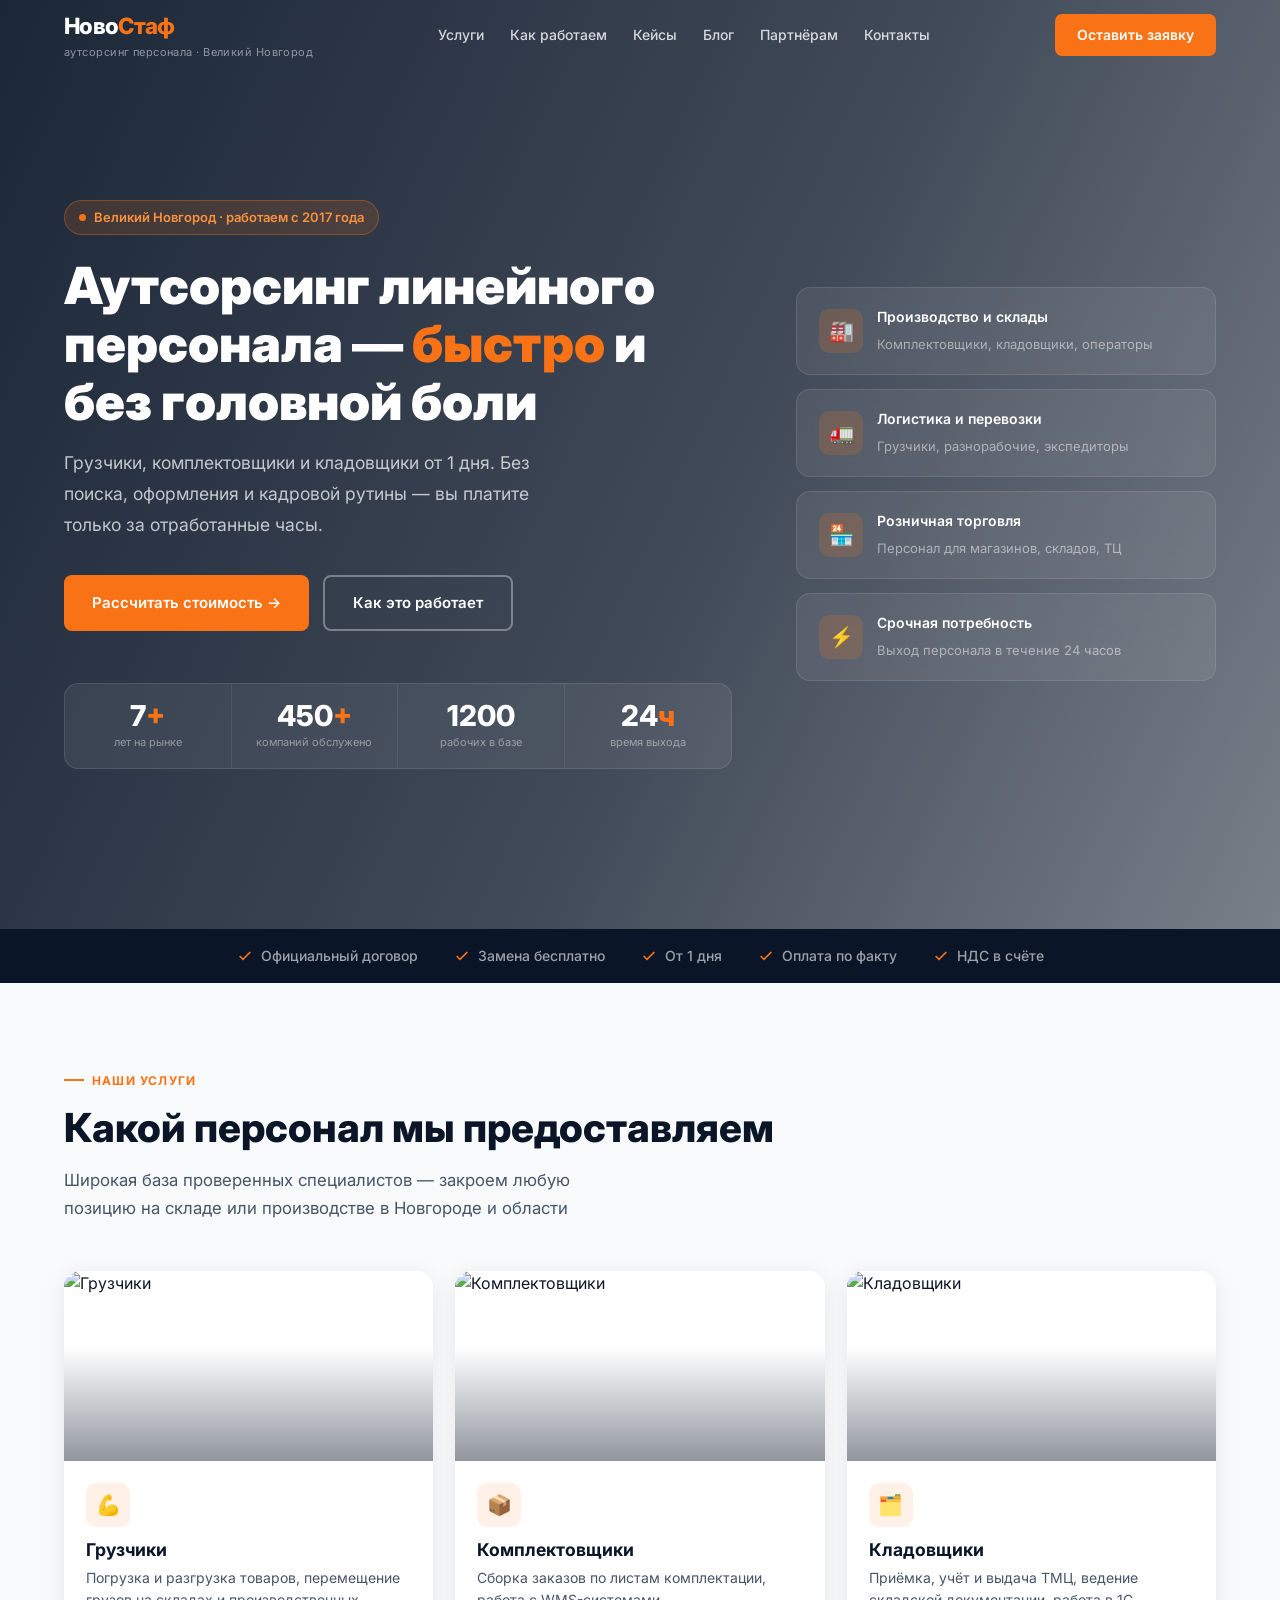
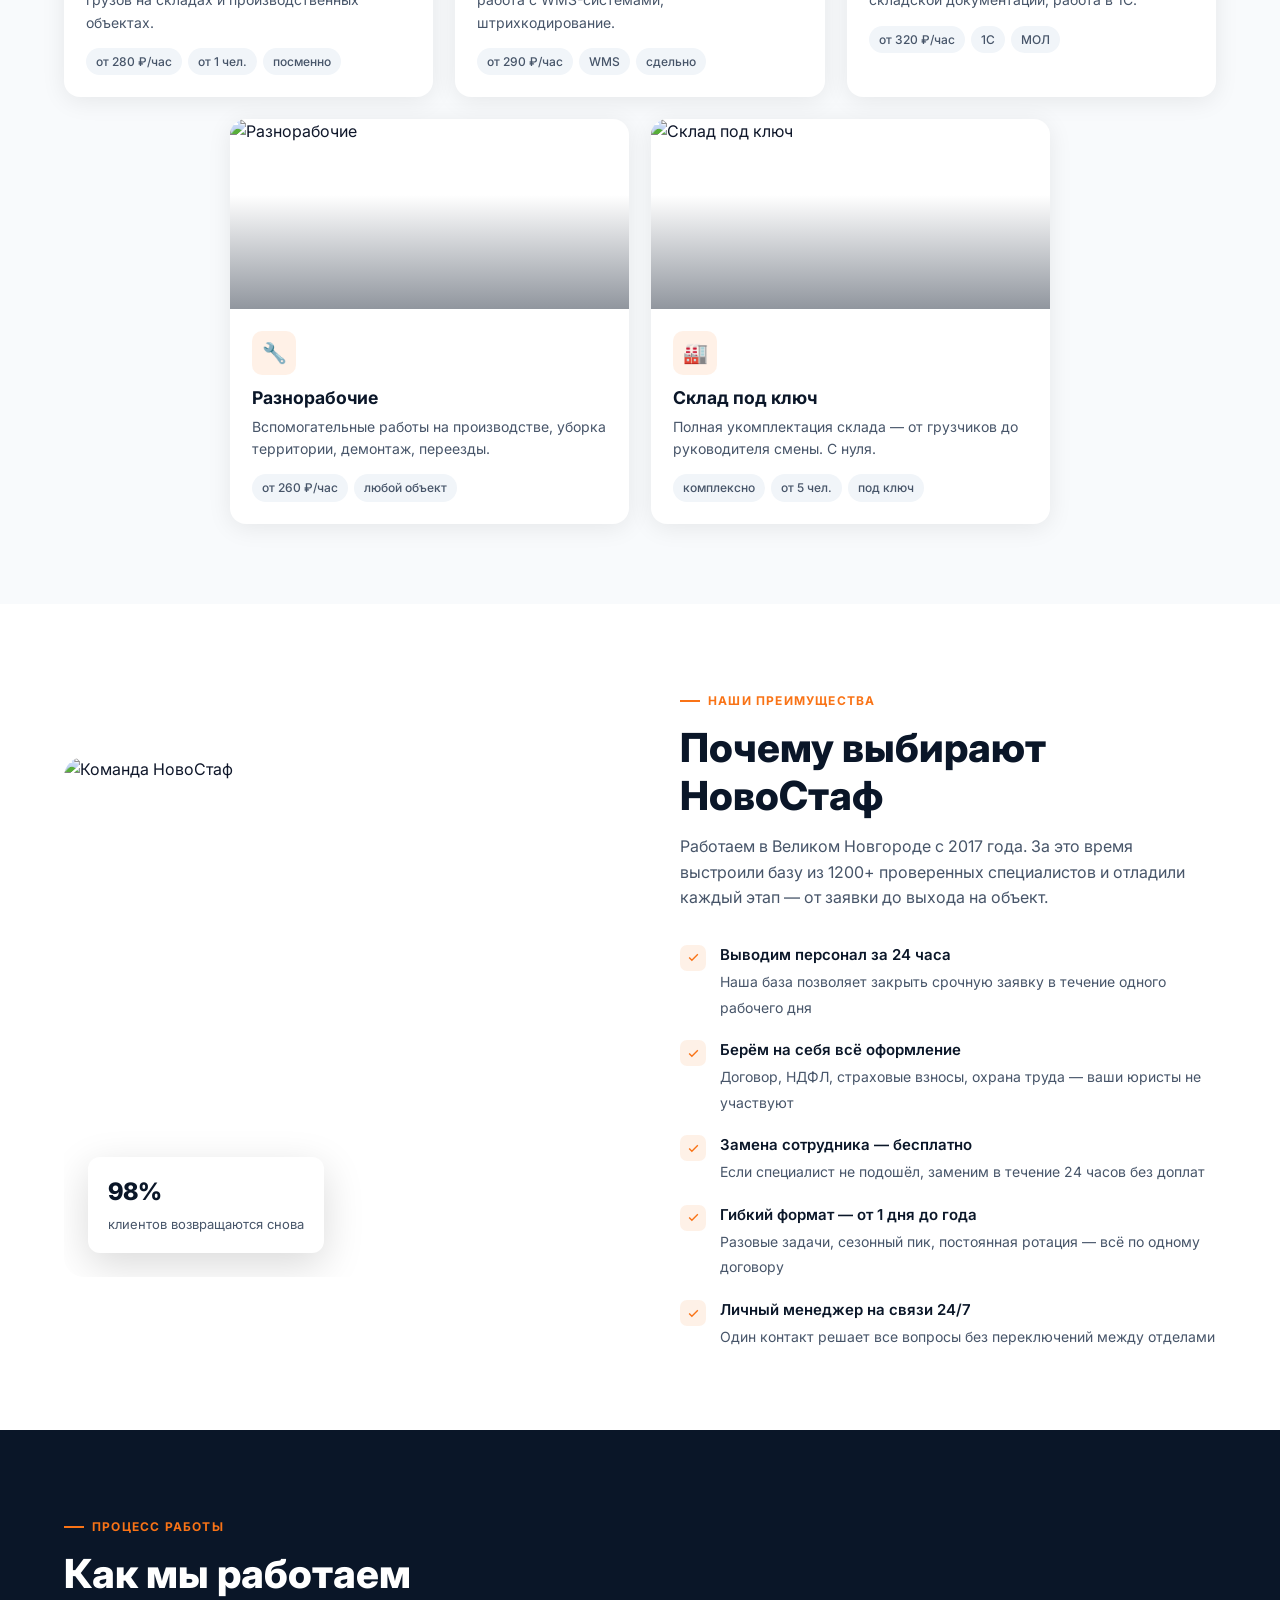
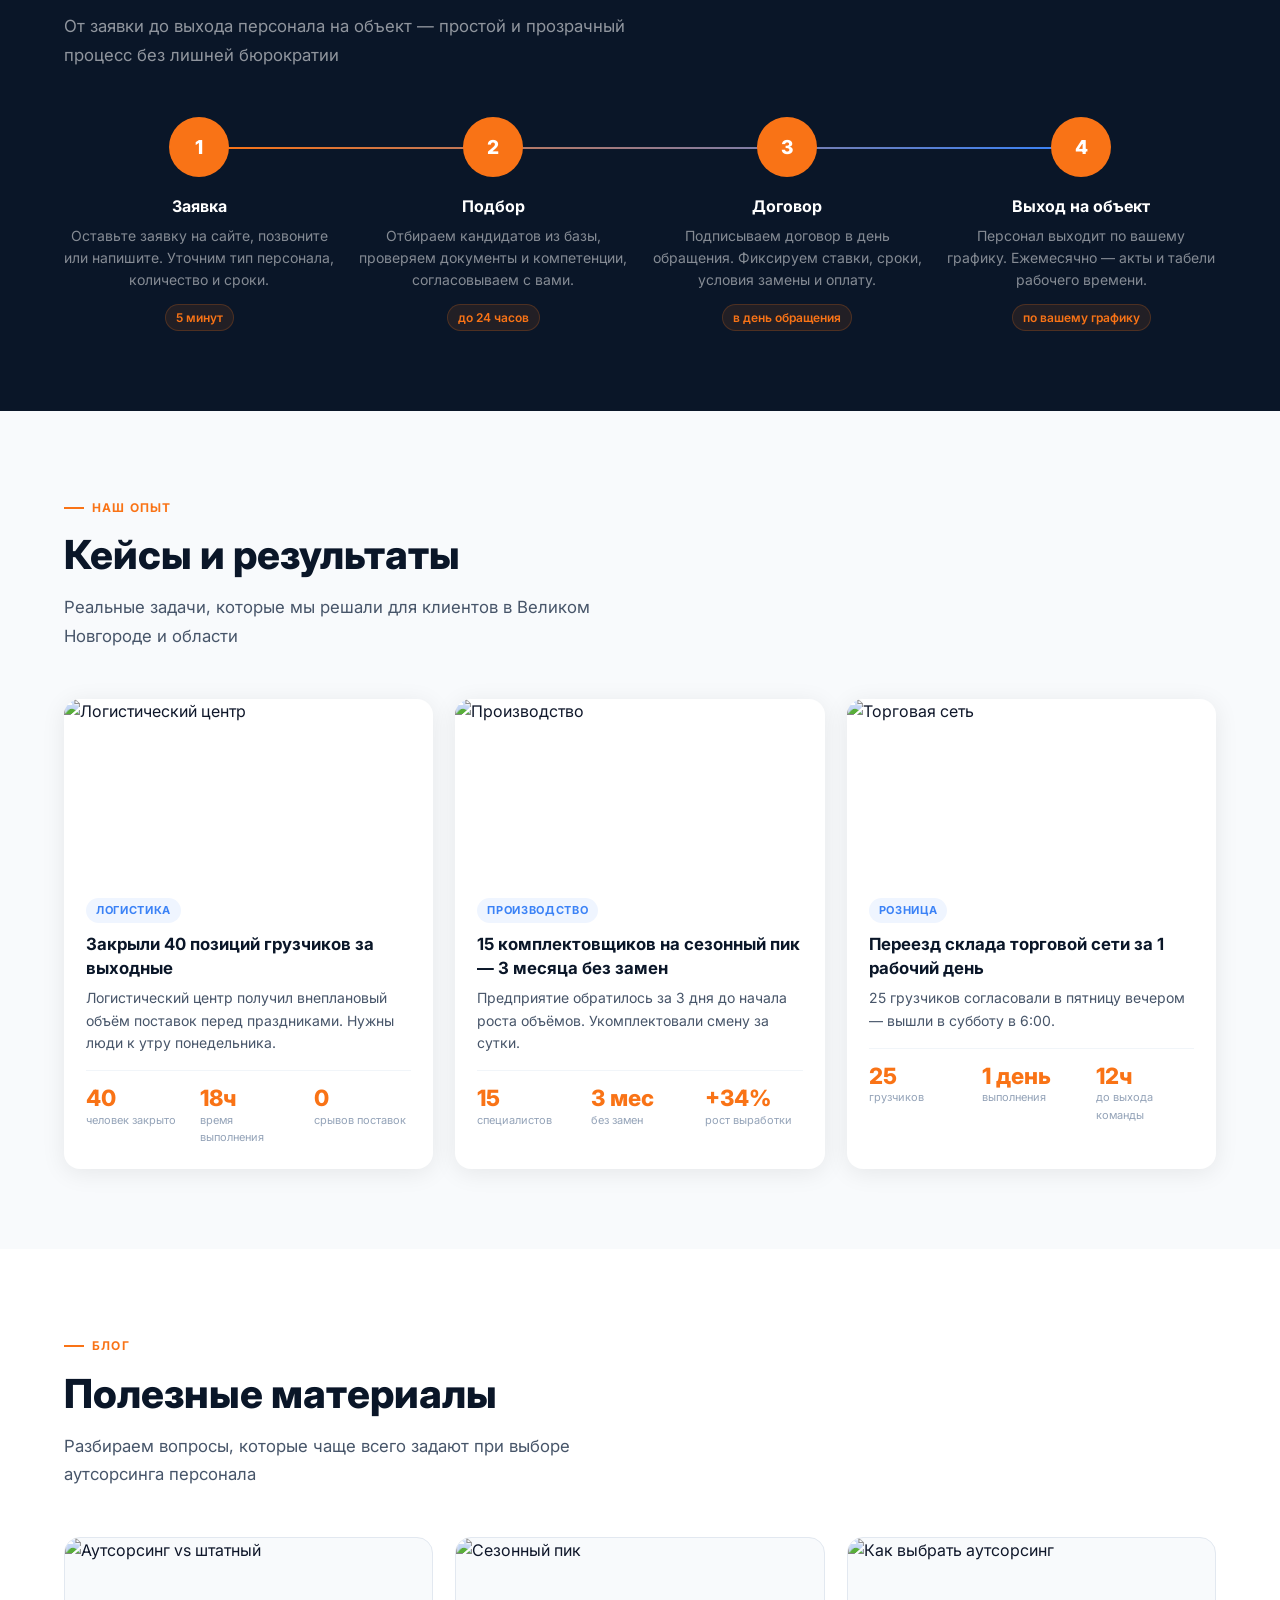
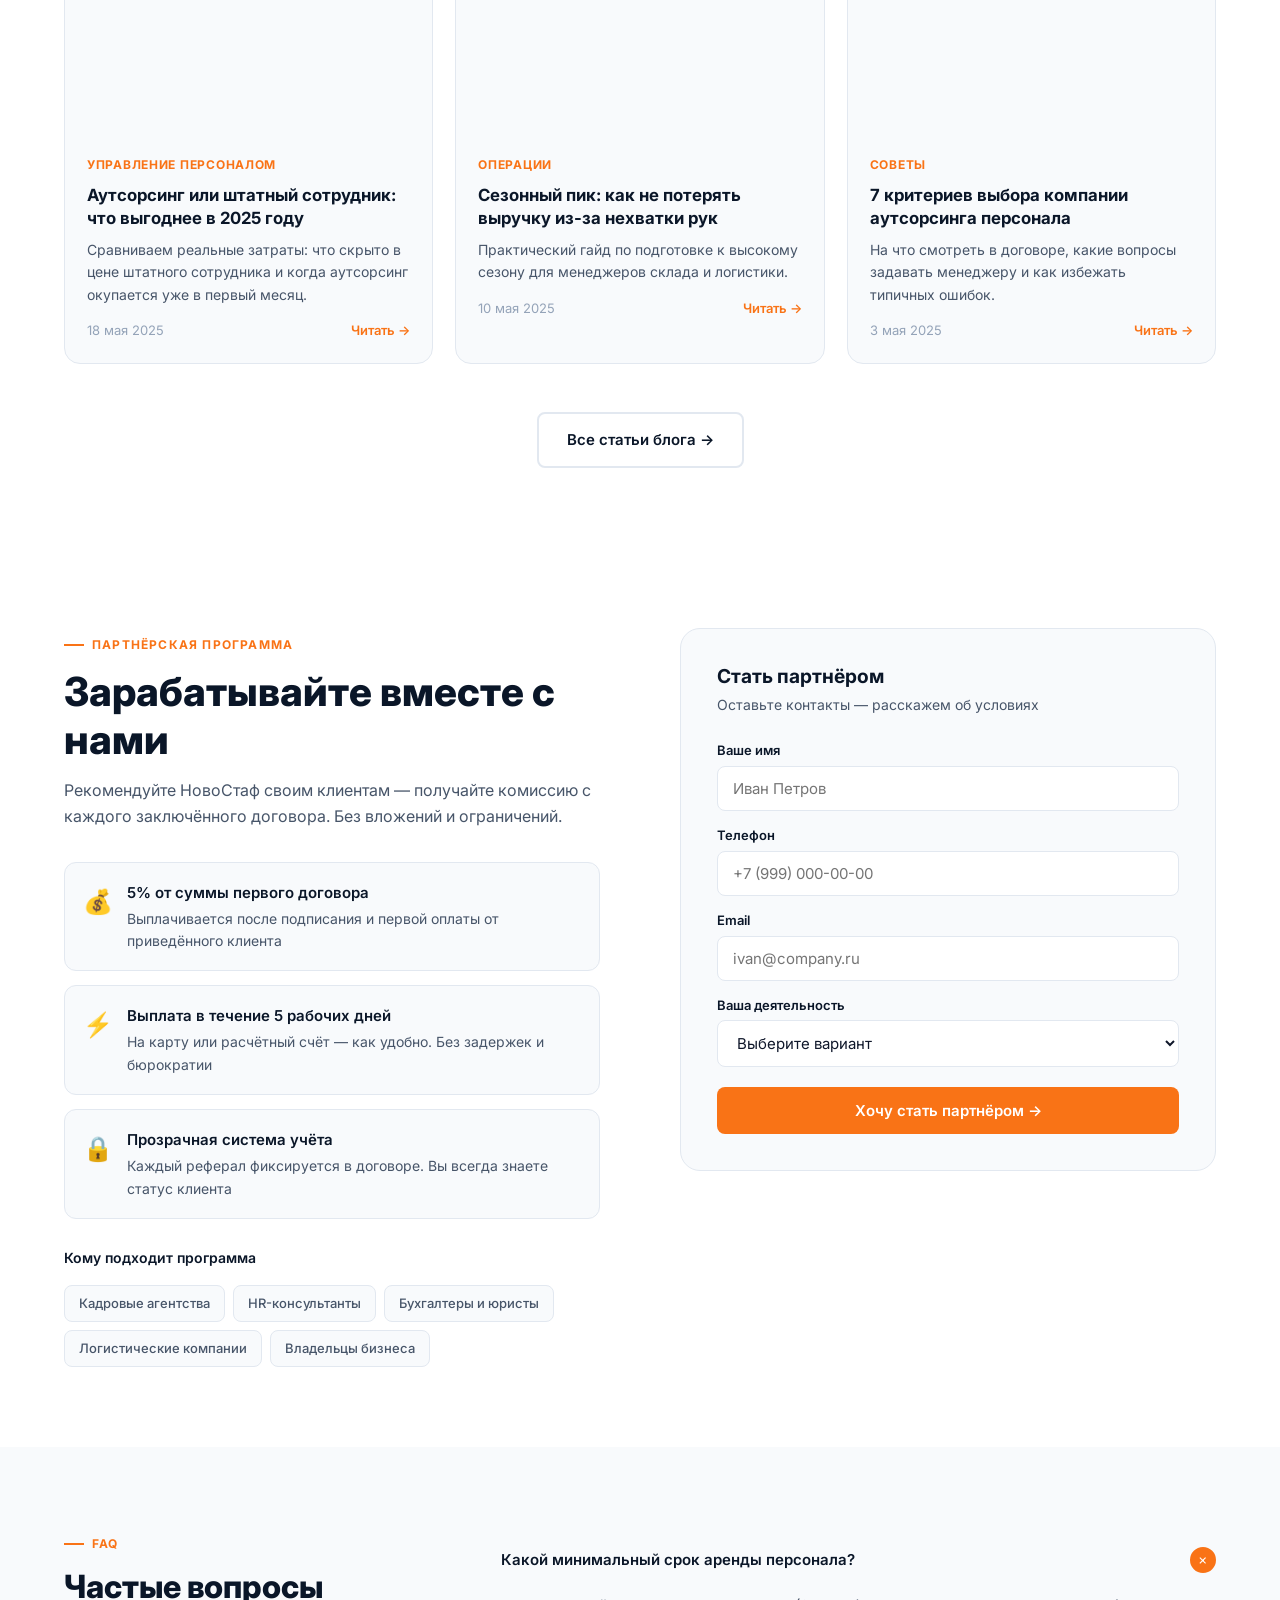
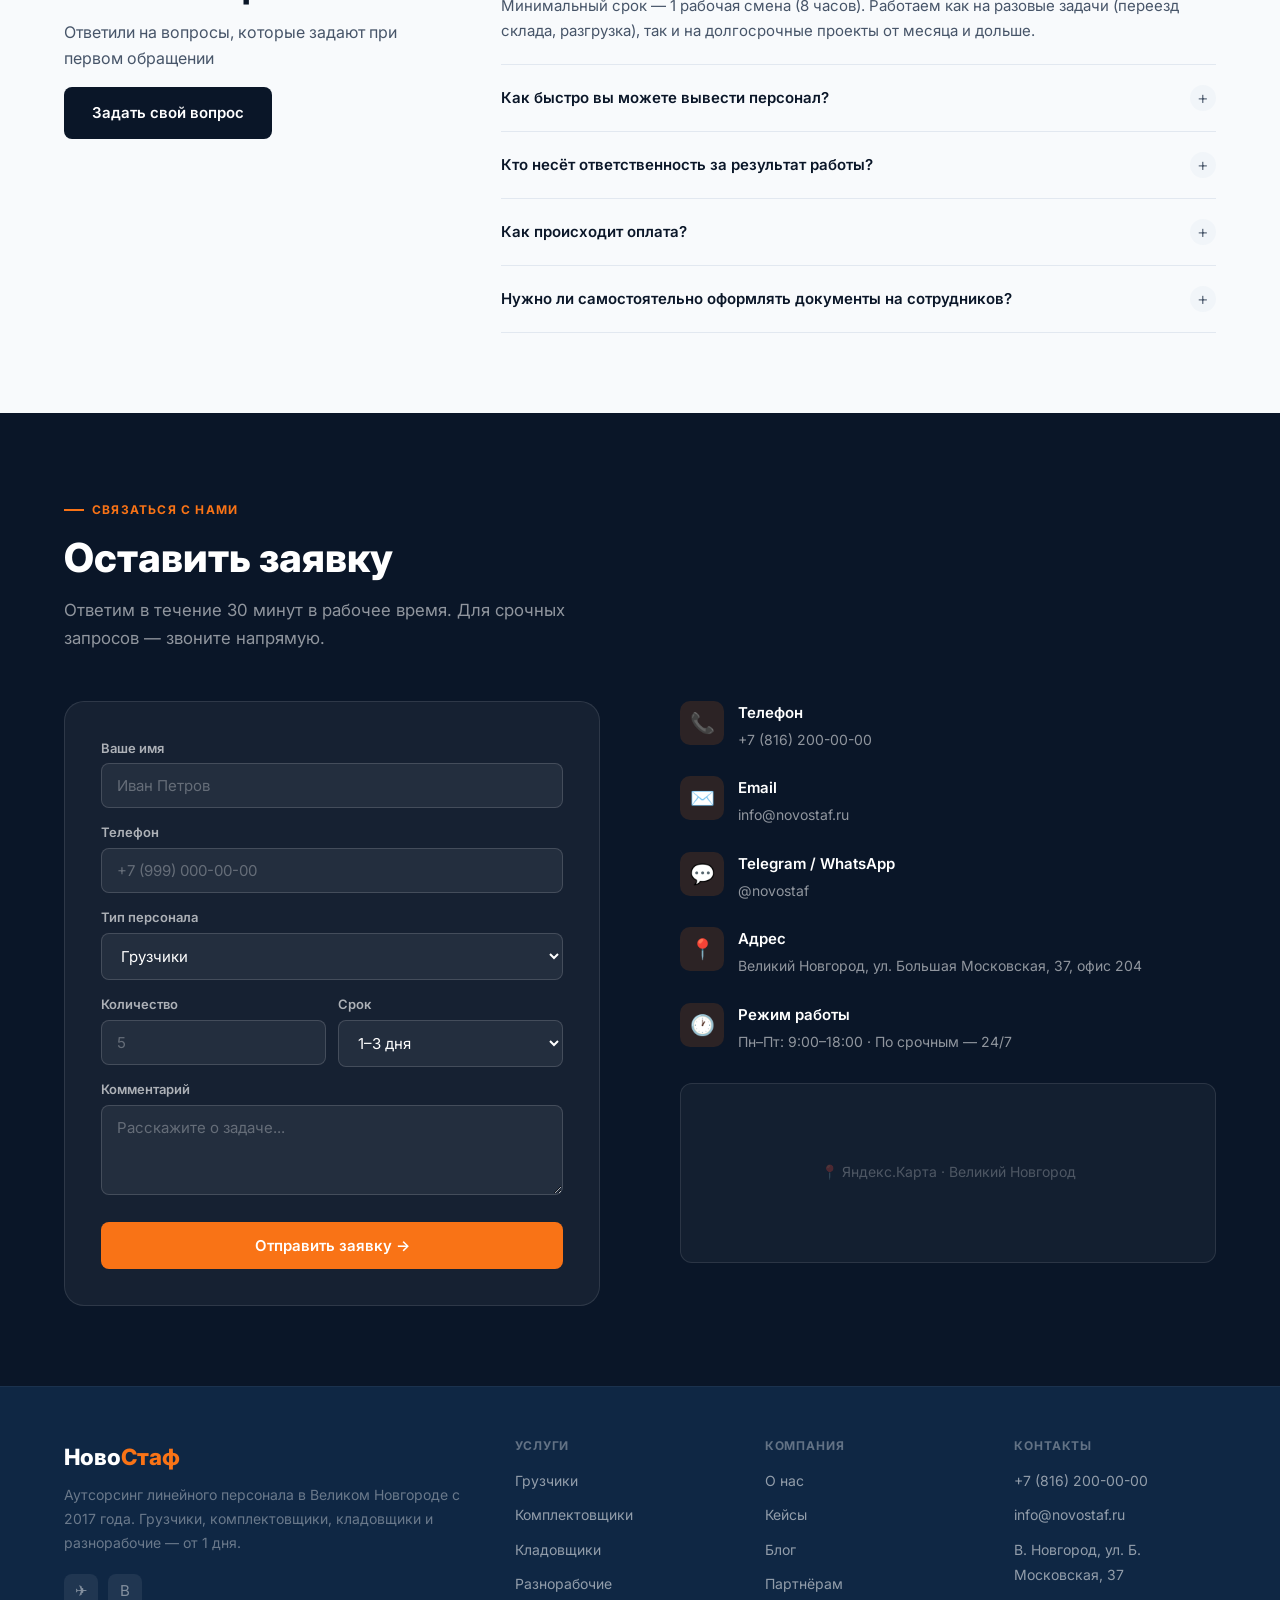
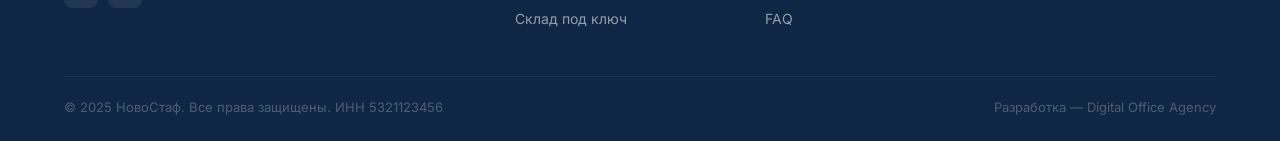
==== commit 076bd182: "Add multi-page structure: 5 service pages, 3 case studies, 4 blog articles Co-Authored-By: Claude So" ====
--- a/index.html
+++ b/index.html
@@ -8,284 +8,58 @@
 <link rel="preconnect" href="https://fonts.googleapis.com">
 <link rel="preconnect" href="https://fonts.gstatic.com" crossorigin>
 <link href="https://fonts.googleapis.com/css2?family=Inter:wght@300;400;500;600;700;800;900&display=swap" rel="stylesheet">
+<link rel="stylesheet" href="css/main.css">
 <style>
-*,*::before,*::after{box-sizing:border-box;margin:0;padding:0}
-:root{
-  --navy:#0a1628;
-  --navy2:#0f2744;
-  --blue:#1d4ed8;
-  --blue-l:#3b82f6;
-  --orange:#f97316;
-  --orange-d:#ea580c;
-  --white:#fff;
-  --g50:#f8fafc;
-  --g100:#f1f5f9;
-  --g200:#e2e8f0;
-  --g400:#94a3b8;
-  --g600:#475569;
-  --text:#0f172a;
-  --r:12px;
-  --sh:0 4px 24px rgba(0,0,0,.08);
-  --sh-lg:0 12px 40px rgba(0,0,0,.15);
-}
-html{scroll-behavior:smooth}
-body{font-family:'Inter',-apple-system,sans-serif;font-size:16px;line-height:1.6;color:var(--text);background:#fff;overflow-x:hidden}
-h1,h2,h3,h4{line-height:1.2;font-weight:700}
-p{color:var(--g600)}
-a{text-decoration:none;color:inherit}
-img{max-width:100%;display:block}
-
-.container{max-width:1200px;margin:0 auto;padding:0 24px}
-section{padding:96px 0}
-
-.label{display:inline-flex;align-items:center;gap:8px;font-size:12px;font-weight:700;letter-spacing:.1em;text-transform:uppercase;color:var(--orange);margin-bottom:14px}
-.label::before{content:'';width:20px;height:2px;background:var(--orange)}
-.sec-title{font-size:clamp(1.7rem,3.5vw,2.6rem);font-weight:800;color:var(--navy);margin-bottom:14px}
-.sec-sub{font-size:1.05rem;color:var(--g600);max-width:580px;margin-bottom:52px;line-height:1.7}
-
-.btn{display:inline-flex;align-items:center;gap:8px;padding:14px 28px;font-size:15px;font-weight:600;border-radius:8px;border:none;cursor:pointer;transition:all .2s;font-family:inherit}
-.btn-orange{background:var(--orange);color:#fff}
-.btn-orange:hover{background:var(--orange-d);transform:translateY(-1px);box-shadow:0 8px 24px rgba(249,115,22,.35)}
-.btn-ghost{background:transparent;color:#fff;border:2px solid rgba(255,255,255,.35)}
-.btn-ghost:hover{border-color:#fff;background:rgba(255,255,255,.1)}
-.btn-navy{background:var(--navy);color:#fff}
-.btn-navy:hover{background:var(--navy2);transform:translateY(-1px)}
-
-/* ── HEADER ── */
-header{position:fixed;top:0;left:0;right:0;z-index:100;transition:background .3s,box-shadow .3s}
-header.scrolled{background:#fff;box-shadow:0 2px 20px rgba(0,0,0,.1)}
-.hd{display:flex;align-items:center;justify-content:space-between;height:70px;max-width:1200px;margin:0 auto;padding:0 24px}
-.logo-name{font-size:1.45rem;font-weight:800;color:#fff;letter-spacing:-.03em;transition:color .3s}
-.logo-name span{color:var(--orange)}
-.logo-sub{font-size:11px;color:rgba(255,255,255,.5);letter-spacing:.04em;transition:color .3s}
-header.scrolled .logo-name{color:var(--navy)}
-header.scrolled .logo-sub{color:var(--g400)}
-nav{display:flex;align-items:center;gap:28px}
-nav a{font-size:14px;font-weight:500;color:rgba(255,255,255,.8);transition:color .2s}
-nav a:hover{color:#fff}
-header.scrolled nav a{color:var(--g600)}
-header.scrolled nav a:hover{color:var(--navy)}
-.hd-cta{padding:10px 22px;background:var(--orange);color:#fff;border-radius:7px;font-size:14px;font-weight:600;transition:background .2s,transform .2s}
-.hd-cta:hover{background:var(--orange-d);transform:translateY(-1px)}
-
-/* ── HERO ── */
+/* Hero */
 .hero{position:relative;min-height:100vh;display:flex;align-items:center;overflow:hidden}
 .hero-bg{position:absolute;inset:0;background:url('https://images.unsplash.com/photo-1586528116311-ad8dd3c8310d?auto=format&fit=crop&w=1920&q=85') center/cover no-repeat}
 .hero-ov{position:absolute;inset:0;background:linear-gradient(115deg,rgba(10,22,40,.93) 0%,rgba(10,22,40,.78) 55%,rgba(10,22,40,.55) 100%)}
 .hero-wrap{position:relative;z-index:2;max-width:1200px;margin:0 auto;padding:120px 24px 80px;display:grid;grid-template-columns:1fr 420px;align-items:center;gap:64px;width:100%}
-
 .hero-badge{display:inline-flex;align-items:center;gap:8px;background:rgba(249,115,22,.15);border:1px solid rgba(249,115,22,.35);color:#fb923c;font-size:13px;font-weight:600;padding:6px 14px;border-radius:100px;margin-bottom:22px}
 .hero-dot{width:7px;height:7px;border-radius:50%;background:var(--orange);animation:pulse 2s infinite}
 @keyframes pulse{0%,100%{opacity:1;transform:scale(1)}50%{opacity:.5;transform:scale(1.4)}}
-
 .hero h1{color:#fff;font-size:clamp(2rem,4vw,3.2rem);font-weight:900;line-height:1.13;margin-bottom:18px}
 .hero h1 em{color:var(--orange);font-style:normal}
 .hero-sub{font-size:1.1rem;color:rgba(255,255,255,.72);margin-bottom:34px;line-height:1.75;max-width:520px}
 .hero-btns{display:flex;gap:14px;flex-wrap:wrap;margin-bottom:52px}
-
 .hero-stats{display:grid;grid-template-columns:repeat(4,1fr);background:rgba(255,255,255,.07);border:1px solid rgba(255,255,255,.1);border-radius:14px;overflow:hidden}
-.hs{padding:20px 14px;text-align:center;border-right:1px solid rgba(255,255,255,.07)}
+.hs{padding:18px 12px;text-align:center;border-right:1px solid rgba(255,255,255,.07)}
 .hs:last-child{border-right:none}
-.hs-num{font-size:1.9rem;font-weight:800;color:#fff;line-height:1;margin-bottom:4px}
+.hs-num{font-size:1.8rem;font-weight:800;color:#fff;line-height:1;margin-bottom:4px}
 .hs-num em{color:var(--orange);font-style:normal}
 .hs-lbl{font-size:11px;color:rgba(255,255,255,.45);line-height:1.4}
-
-/* Hero right cards */
 .hero-cards{display:flex;flex-direction:column;gap:14px}
 .hero-card{background:rgba(255,255,255,.07);backdrop-filter:blur(14px);border:1px solid rgba(255,255,255,.1);border-radius:14px;padding:18px 22px;display:flex;align-items:center;gap:14px;transition:background .2s,border-color .2s}
 .hero-card:hover{background:rgba(255,255,255,.11);border-color:rgba(249,115,22,.3)}
-.hc-icon{width:46px;height:46px;border-radius:10px;background:rgba(249,115,22,.18);display:flex;align-items:center;justify-content:center;font-size:20px;flex-shrink:0}
+.hc-icon{width:44px;height:44px;border-radius:10px;background:rgba(249,115,22,.18);display:flex;align-items:center;justify-content:center;font-size:20px;flex-shrink:0}
 .hc-text strong{display:block;color:#fff;font-size:14px;font-weight:600;margin-bottom:2px}
 .hc-text span{color:rgba(255,255,255,.5);font-size:13px}
-
-/* ── TRUST BAR ── */
-.trust{background:var(--navy);padding:18px 0}
-.trust-inner{display:flex;align-items:center;justify-content:center;gap:40px;flex-wrap:wrap}
-.trust-item{display:flex;align-items:center;gap:9px;color:rgba(255,255,255,.6);font-size:14px;font-weight:500}
-.trust-item svg{color:var(--orange);flex-shrink:0}
-
-/* ── SERVICES ── */
-.services{background:var(--g50)}
-.srv-grid{display:grid;grid-template-columns:repeat(3,1fr);gap:22px}
-.srv-grid-b{display:grid;grid-template-columns:repeat(2,1fr);gap:22px;max-width:820px;margin:22px auto 0}
-.srv-card{background:#fff;border-radius:16px;overflow:hidden;box-shadow:var(--sh);transition:transform .3s,box-shadow .3s}
-.srv-card:hover{transform:translateY(-6px);box-shadow:var(--sh-lg)}
-.srv-img{height:190px;overflow:hidden;position:relative}
-.srv-img img{width:100%;height:100%;object-fit:cover;transition:transform .4s}
-.srv-card:hover .srv-img img{transform:scale(1.06)}
-.srv-img-ov{position:absolute;inset:0;background:linear-gradient(to top,rgba(10,22,40,.45) 0%,transparent 60%)}
-.srv-body{padding:22px}
-.srv-icon{width:44px;height:44px;border-radius:10px;background:rgba(249,115,22,.1);display:flex;align-items:center;justify-content:center;font-size:20px;margin-bottom:12px}
-.srv-body h3{font-size:1.1rem;font-weight:700;color:var(--navy);margin-bottom:7px}
-.srv-body p{font-size:14px;line-height:1.6;margin-bottom:14px}
-.tags{display:flex;flex-wrap:wrap;gap:6px}
-.tag{font-size:12px;font-weight:500;padding:4px 10px;border-radius:100px;background:var(--g100);color:var(--g600)}
-
-/* ── WHY US ── */
+@media(max-width:1024px){.hero-wrap{grid-template-columns:1fr}.hero-cards{display:none}.hero-stats{grid-template-columns:repeat(2,1fr)}}
+
+/* Why section */
 .why{background:#fff}
-.why-inner{display:grid;grid-template-columns:1fr 1fr;align-items:center;gap:80px}
-.why-img{border-radius:20px;overflow:hidden;height:520px;position:relative}
-.why-img img{width:100%;height:100%;object-fit:cover}
-.why-badge{position:absolute;bottom:24px;left:24px;background:#fff;border-radius:12px;padding:16px 20px;box-shadow:var(--sh-lg)}
-.why-badge strong{display:block;font-size:1.5rem;font-weight:800;color:var(--navy)}
-.why-badge span{font-size:13px;color:var(--g600)}
-.benefits{list-style:none;display:flex;flex-direction:column;gap:20px;margin-top:36px}
-.bi{display:flex;gap:14px;align-items:flex-start}
-.bi-check{width:28px;height:28px;border-radius:8px;background:rgba(249,115,22,.1);display:flex;align-items:center;justify-content:center;flex-shrink:0;margin-top:2px}
-.bi-check svg{color:var(--orange)}
-.bi-text strong{display:block;font-size:15px;font-weight:600;color:var(--navy);margin-bottom:2px}
-.bi-text span{font-size:14px;color:var(--g600);line-height:1.55}
-
-/* ── HOW ── */
-.how{background:var(--navy);padding:96px 0}
-.how .sec-title{color:#fff}
-.how .sec-sub{color:rgba(255,255,255,.55)}
-.how .label{color:var(--orange)}
-.steps{display:grid;grid-template-columns:repeat(4,1fr);gap:24px;position:relative}
-.steps::before{content:'';position:absolute;top:30px;left:calc(12.5% + 14px);right:calc(12.5% + 14px);height:2px;background:linear-gradient(90deg,var(--orange),var(--blue-l))}
-.step{text-align:center;position:relative}
-.step-n{width:60px;height:60px;border-radius:50%;background:var(--orange);display:flex;align-items:center;justify-content:center;font-size:1.25rem;font-weight:800;color:#fff;margin:0 auto 20px;position:relative;z-index:1}
-.step h3{color:#fff;font-size:1rem;font-weight:700;margin-bottom:8px}
-.step p{color:rgba(255,255,255,.5);font-size:14px;line-height:1.6}
-.step-time{display:inline-block;margin-top:12px;font-size:12px;font-weight:600;color:var(--orange);background:rgba(249,115,22,.1);border:1px solid rgba(249,115,22,.2);padding:3px 10px;border-radius:100px}
-
-/* ── CASES ── */
-.cases{background:var(--g50)}
-.cases-grid{display:grid;grid-template-columns:repeat(3,1fr);gap:22px}
-.case-card{background:#fff;border-radius:16px;overflow:hidden;box-shadow:var(--sh);transition:transform .3s,box-shadow .3s}
-.case-card:hover{transform:translateY(-4px);box-shadow:var(--sh-lg)}
-.case-img{height:175px;overflow:hidden}
-.case-img img{width:100%;height:100%;object-fit:cover;transition:transform .4s}
-.case-card:hover .case-img img{transform:scale(1.05)}
-.case-body{padding:22px}
-.case-tag{display:inline-block;font-size:11px;font-weight:700;text-transform:uppercase;letter-spacing:.06em;color:var(--blue-l);background:rgba(59,130,246,.08);padding:4px 10px;border-radius:100px;margin-bottom:10px}
-.case-body h3{font-size:1.05rem;font-weight:700;color:var(--navy);margin-bottom:7px;line-height:1.4}
-.case-body p{font-size:14px;line-height:1.6;margin-bottom:16px}
-.case-results{display:flex;gap:16px;padding-top:16px;border-top:1px solid var(--g100)}
-.cr{flex:1}
-.cr-num{font-size:1.4rem;font-weight:800;color:var(--orange);line-height:1;margin-bottom:2px}
-.cr-lbl{font-size:11px;color:var(--g400)}
-
-/* ── PARTNERS ── */
-.partners{background:#fff}
-.partners-inner{display:grid;grid-template-columns:1fr 1fr;gap:80px;align-items:start}
-.p-benefits{display:flex;flex-direction:column;gap:16px;margin:36px 0 32px}
-.pb{display:flex;gap:14px;align-items:flex-start;padding:18px;border-radius:12px;background:var(--g50);border:1px solid var(--g200);transition:border-color .2s}
-.pb:hover{border-color:var(--orange)}
-.pb-icon{font-size:26px;flex-shrink:0;margin-top:2px}
-.pb strong{display:block;font-size:15px;font-weight:600;color:var(--navy);margin-bottom:3px}
-.pb p{font-size:14px;color:var(--g600);margin:0}
-.p-chips{display:flex;flex-wrap:wrap;gap:8px;margin-top:20px}
-.chip{padding:8px 16px;border-radius:8px;background:var(--g50);border:1px solid var(--g200);font-size:14px;color:var(--g600);font-weight:500}
-
-.form-box{background:var(--g50);border-radius:20px;padding:36px;border:1px solid var(--g200)}
-.form-box h3{font-size:1.25rem;font-weight:700;color:var(--navy);margin-bottom:6px}
-.form-box>p{font-size:14px;margin-bottom:26px}
-.fg{margin-bottom:14px}
-.fg label{display:block;font-size:13px;font-weight:600;color:var(--navy);margin-bottom:5px}
-.fc{width:100%;padding:12px 15px;border:1.5px solid var(--g200);border-radius:8px;font-size:15px;font-family:inherit;color:var(--text);background:#fff;transition:border-color .2s,box-shadow .2s;outline:none}
-.fc:focus{border-color:var(--orange);box-shadow:0 0 0 3px rgba(249,115,22,.1)}
-textarea.fc{resize:vertical;min-height:90px}
-.form-btn{width:100%;padding:14px;background:var(--orange);color:#fff;font-size:15px;font-weight:600;border:none;border-radius:8px;cursor:pointer;font-family:inherit;transition:background .2s,transform .2s;margin-top:6px}
-.form-btn:hover{background:var(--orange-d);transform:translateY(-1px)}
-
-/* ── FAQ ── */
-.faq{background:var(--g50)}
-.faq-inner{display:grid;grid-template-columns:1fr 2fr;gap:80px;align-items:start}
-.faq-left .sec-title{font-size:clamp(1.5rem,2.5vw,2rem)}
-.faq-left p{font-size:15px;margin-bottom:28px}
-.faq-list{display:flex;flex-direction:column}
-.fi{border-bottom:1px solid var(--g200)}
-.fq{display:flex;align-items:center;justify-content:space-between;padding:20px 0;cursor:pointer;font-size:15px;font-weight:600;color:var(--navy);gap:14px;user-select:none}
-.fq:hover{color:var(--orange)}
-.fi-icon{width:26px;height:26px;border-radius:50%;background:var(--g100);display:flex;align-items:center;justify-content:center;font-size:18px;color:var(--g600);transition:transform .3s,background .2s;flex-shrink:0;font-weight:300}
-.fi.open .fi-icon{transform:rotate(45deg);background:var(--orange);color:#fff}
-.fa{max-height:0;overflow:hidden;transition:max-height .35s ease}
-.fa-inner{padding:0 0 20px;font-size:15px;color:var(--g600);line-height:1.7}
-
-/* ── CONTACT ── */
-.contact{background:var(--navy);padding:96px 0}
-.contact .sec-title{color:#fff}
-.contact .sec-sub{color:rgba(255,255,255,.55)}
-.contact .label{color:var(--orange)}
-.contact-inner{display:grid;grid-template-columns:1fr 1fr;gap:80px;align-items:start}
-.contact-form{background:rgba(255,255,255,.05);border:1px solid rgba(255,255,255,.1);border-radius:20px;padding:36px}
-.contact-form .fg label{color:rgba(255,255,255,.65)}
-.contact-form .fc{background:rgba(255,255,255,.06);border-color:rgba(255,255,255,.15);color:#fff}
-.contact-form .fc::placeholder{color:rgba(255,255,255,.3)}
-.contact-form .fc:focus{border-color:var(--orange)}
-.contact-form select.fc option{background:var(--navy2);color:#fff}
-.ci-items{display:flex;flex-direction:column;gap:26px;margin-bottom:32px;padding-top:12px}
-.ci-item{display:flex;gap:14px;align-items:flex-start}
-.ci-icon{width:44px;height:44px;border-radius:10px;background:rgba(249,115,22,.14);display:flex;align-items:center;justify-content:center;font-size:20px;flex-shrink:0}
-.ci-text strong{display:block;color:#fff;font-size:15px;font-weight:600;margin-bottom:2px}
-.ci-text a,.ci-text span{color:rgba(255,255,255,.55);font-size:14px}
-.ci-text a:hover{color:var(--orange)}
-.map-ph{border-radius:12px;height:180px;background:rgba(255,255,255,.04);border:1px solid rgba(255,255,255,.1);display:flex;align-items:center;justify-content:center;color:rgba(255,255,255,.25);font-size:14px}
-
-/* ── FOOTER ── */
-footer{background:var(--navy2);padding:56px 0 28px;border-top:1px solid rgba(255,255,255,.05)}
-.ft-inner{display:grid;grid-template-columns:2fr 1fr 1fr 1fr;gap:48px;margin-bottom:48px}
-.ft-logo{font-size:1.4rem;font-weight:800;color:#fff;margin-bottom:8px}
-.ft-logo span{color:var(--orange)}
-.ft-desc{font-size:14px;color:rgba(255,255,255,.38);line-height:1.7;margin-bottom:22px}
-.ft-social{display:flex;gap:10px}
-.ft-social a{width:34px;height:34px;border-radius:8px;background:rgba(255,255,255,.07);display:flex;align-items:center;justify-content:center;color:rgba(255,255,255,.45);font-size:15px;transition:background .2s,color .2s}
-.ft-social a:hover{background:var(--orange);color:#fff}
-.ft-col h4{font-size:12px;font-weight:700;text-transform:uppercase;letter-spacing:.07em;color:rgba(255,255,255,.35);margin-bottom:14px}
-.ft-links{list-style:none;display:flex;flex-direction:column;gap:9px}
-.ft-links a{font-size:14px;color:rgba(255,255,255,.55);transition:color .2s}
-.ft-links a:hover{color:#fff}
-.ft-bottom{border-top:1px solid rgba(255,255,255,.05);padding-top:22px;display:flex;justify-content:space-between;align-items:center;flex-wrap:wrap;gap:8px}
-.ft-copy{font-size:13px;color:rgba(255,255,255,.25)}
-
-/* ── MODAL ── */
-.modal{display:none;position:fixed;inset:0;z-index:999;background:rgba(0,0,0,.6);backdrop-filter:blur(4px);align-items:center;justify-content:center}
-.modal-box{background:#fff;border-radius:20px;padding:48px;max-width:380px;width:90%;text-align:center}
-.modal-box h3{font-size:1.25rem;font-weight:700;color:var(--navy);margin:16px 0 8px}
-.modal-box p{font-size:15px;color:var(--g600);margin-bottom:24px}
-
-/* ── REVEAL ── */
-.reveal{opacity:0;transform:translateY(22px);transition:opacity .6s ease,transform .6s ease}
-.reveal.visible{opacity:1;transform:none}
-.d1{transition-delay:.1s}.d2{transition-delay:.2s}.d3{transition-delay:.3s}.d4{transition-delay:.4s}
-
-/* ── RESPONSIVE ── */
-@media(max-width:1024px){
-  .srv-grid{grid-template-columns:repeat(2,1fr)}
-  .srv-grid-b{grid-template-columns:repeat(2,1fr);max-width:100%}
-  .hero-wrap{grid-template-columns:1fr}
-  .hero-cards{display:none}
-  .hs-num{font-size:1.5rem}
-  .steps{grid-template-columns:repeat(2,1fr)}
-  .steps::before{display:none}
-  .ft-inner{grid-template-columns:1fr 1fr}
-}
-@media(max-width:768px){
-  section{padding:64px 0}
-  nav,.hd-cta{display:none}
-  .why-inner,.partners-inner,.faq-inner,.contact-inner{grid-template-columns:1fr}
-  .why-img{height:280px}
-  .cases-grid{grid-template-columns:1fr}
-  .hero-stats{grid-template-columns:repeat(2,1fr)}
-  .ft-inner{grid-template-columns:1fr;gap:28px}
-  .ft-bottom{flex-direction:column;text-align:center}
-}
+
+/* Dark sections */
+.dark{background:var(--navy);padding:80px 0}
+
+/* Blog section */
+.blog-section{background:var(--g50)}
+.blog-center{text-align:center;margin-top:40px}
 </style>
 </head>
 <body>
 
-<!-- HEADER -->
 <header id="hdr">
   <div class="hd">
-    <div>
+    <a href="index.html">
       <div class="logo-name">Ново<span>Стаф</span></div>
       <div class="logo-sub">аутсорсинг персонала · Великий Новгород</div>
-    </div>
+    </a>
     <nav>
       <a href="#services">Услуги</a>
       <a href="#how">Как работаем</a>
       <a href="#cases">Кейсы</a>
+      <a href="blog/">Блог</a>
       <a href="#partners">Партнёрам</a>
       <a href="#contact">Контакты</a>
     </nav>
@@ -293,7 +67,6 @@
   </div>
 </header>
 
-<!-- HERO -->
 <section class="hero">
   <div class="hero-bg"></div>
   <div class="hero-ov"></div>
@@ -310,7 +83,7 @@
         <div class="hs"><div class="hs-num" data-count="7" data-suffix="+">7<em>+</em></div><div class="hs-lbl">лет на рынке</div></div>
         <div class="hs"><div class="hs-num" data-count="450" data-suffix="+">450<em>+</em></div><div class="hs-lbl">компаний обслужено</div></div>
         <div class="hs"><div class="hs-num" data-count="1200">1200</div><div class="hs-lbl">рабочих в базе</div></div>
-        <div class="hs"><div class="hs-num" data-count="24" data-suffix="ч">24<em>ч</em></div><div class="hs-lbl">среднее время выхода</div></div>
+        <div class="hs"><div class="hs-num" data-count="24" data-suffix="ч">24<em>ч</em></div><div class="hs-lbl">время выхода</div></div>
       </div>
     </div>
     <div class="hero-cards">
@@ -322,7 +95,6 @@
   </div>
 </section>
 
-<!-- TRUST BAR -->
 <div class="trust">
   <div class="trust-inner container">
     <div class="trust-item"><svg width="16" height="16" fill="none" stroke="currentColor" stroke-width="2.5" viewBox="0 0 24 24"><polyline points="20 6 9 17 4 12"/></svg>Официальный договор</div>
@@ -333,65 +105,38 @@
   </div>
 </div>
 
-<!-- SERVICES -->
-<section class="services" id="services">
+<section class="services" id="services" style="background:var(--g50)">
   <div class="container">
     <div class="label">Наши услуги</div>
     <h2 class="sec-title">Какой персонал мы предоставляем</h2>
     <p class="sec-sub">Широкая база проверенных специалистов — закроем любую позицию на складе или производстве в Новгороде и области</p>
     <div class="srv-grid">
-      <div class="srv-card reveal">
+      <a class="srv-card reveal" href="services/gruzchiki.html">
         <div class="srv-img"><img src="https://images.unsplash.com/photo-1504307651254-35680f356dfd?auto=format&fit=crop&w=600&q=80" alt="Грузчики" loading="lazy"><div class="srv-img-ov"></div></div>
-        <div class="srv-body">
-          <div class="srv-icon">💪</div>
-          <h3>Грузчики</h3>
-          <p>Погрузка и разгрузка товаров, перемещение грузов на складах и производственных объектах. Работаем с тяжёлыми и негабаритными грузами.</p>
-          <div class="tags"><span class="tag">от 280 ₽/час</span><span class="tag">от 1 чел.</span><span class="tag">посменно</span></div>
-        </div>
-      </div>
-      <div class="srv-card reveal d1">
+        <div class="srv-body"><div class="srv-icon">💪</div><h3>Грузчики</h3><p>Погрузка и разгрузка товаров, перемещение грузов на складах и производственных объектах.</p><div class="tags"><span class="tag">от 280 ₽/час</span><span class="tag">от 1 чел.</span><span class="tag">посменно</span></div></div>
+      </a>
+      <a class="srv-card reveal d1" href="services/komplektovshchiki.html">
         <div class="srv-img"><img src="https://images.unsplash.com/photo-1553413077-190dd305871c?auto=format&fit=crop&w=600&q=80" alt="Комплектовщики" loading="lazy"><div class="srv-img-ov"></div></div>
-        <div class="srv-body">
-          <div class="srv-icon">📦</div>
-          <h3>Комплектовщики</h3>
-          <p>Сборка заказов по листам комплектации, работа с WMS-системами, штрихкодирование. Опыт на крупных складских комплексах.</p>
-          <div class="tags"><span class="tag">от 290 ₽/час</span><span class="tag">WMS</span><span class="tag">сдельно</span></div>
-        </div>
-      </div>
-      <div class="srv-card reveal d2">
+        <div class="srv-body"><div class="srv-icon">📦</div><h3>Комплектовщики</h3><p>Сборка заказов по листам комплектации, работа с WMS-системами, штрихкодирование.</p><div class="tags"><span class="tag">от 290 ₽/час</span><span class="tag">WMS</span><span class="tag">сдельно</span></div></div>
+      </a>
+      <a class="srv-card reveal d2" href="services/kladovshchiki.html">
         <div class="srv-img"><img src="https://images.unsplash.com/photo-1566576912321-d58ddd7a6088?auto=format&fit=crop&w=600&q=80" alt="Кладовщики" loading="lazy"><div class="srv-img-ov"></div></div>
-        <div class="srv-body">
-          <div class="srv-icon">🗂️</div>
-          <h3>Кладовщики</h3>
-          <p>Приёмка, учёт и выдача ТМЦ, ведение складской документации, работа в 1С. Материально-ответственные сотрудники с опытом от 2 лет.</p>
-          <div class="tags"><span class="tag">от 320 ₽/час</span><span class="tag">1С</span><span class="tag">МОЛ</span></div>
-        </div>
-      </div>
+        <div class="srv-body"><div class="srv-icon">🗂️</div><h3>Кладовщики</h3><p>Приёмка, учёт и выдача ТМЦ, ведение складской документации, работа в 1С.</p><div class="tags"><span class="tag">от 320 ₽/час</span><span class="tag">1С</span><span class="tag">МОЛ</span></div></div>
+      </a>
     </div>
     <div class="srv-grid-b">
-      <div class="srv-card reveal">
+      <a class="srv-card reveal" href="services/raznorabochie.html">
         <div class="srv-img"><img src="https://images.unsplash.com/photo-1541888946425-d81bb19240f5?auto=format&fit=crop&w=600&q=80" alt="Разнорабочие" loading="lazy"><div class="srv-img-ov"></div></div>
-        <div class="srv-body">
-          <div class="srv-icon">🔧</div>
-          <h3>Разнорабочие</h3>
-          <p>Вспомогательные работы на производстве, уборка территории, демонтаж, переезды офисов и складов.</p>
-          <div class="tags"><span class="tag">от 260 ₽/час</span><span class="tag">любой объект</span></div>
-        </div>
-      </div>
-      <div class="srv-card reveal d1">
+        <div class="srv-body"><div class="srv-icon">🔧</div><h3>Разнорабочие</h3><p>Вспомогательные работы на производстве, уборка территории, демонтаж, переезды.</p><div class="tags"><span class="tag">от 260 ₽/час</span><span class="tag">любой объект</span></div></div>
+      </a>
+      <a class="srv-card reveal d1" href="services/sklad-pod-kluch.html">
         <div class="srv-img"><img src="https://images.unsplash.com/photo-1586528116311-ad8dd3c8310d?auto=format&fit=crop&w=600&q=80" alt="Склад под ключ" loading="lazy"><div class="srv-img-ov"></div></div>
-        <div class="srv-body">
-          <div class="srv-icon">🏭</div>
-          <h3>Склад под ключ</h3>
-          <p>Полная укомплектация склада — от грузчиков до руководителя смены. Запускаем процессы с нуля в кратчайшие сроки.</p>
-          <div class="tags"><span class="tag">комплексно</span><span class="tag">от 5 чел.</span><span class="tag">под ключ</span></div>
-        </div>
-      </div>
-    </div>
-  </div>
-</section>
-
-<!-- WHY US -->
+        <div class="srv-body"><div class="srv-icon">🏭</div><h3>Склад под ключ</h3><p>Полная укомплектация склада — от грузчиков до руководителя смены. С нуля.</p><div class="tags"><span class="tag">комплексно</span><span class="tag">от 5 чел.</span><span class="tag">под ключ</span></div></div>
+      </a>
+    </div>
+  </div>
+</section>
+
 <section class="why" id="why">
   <div class="container">
     <div class="why-inner">
@@ -402,147 +147,104 @@
       <div class="reveal d1">
         <div class="label">Наши преимущества</div>
         <h2 class="sec-title">Почему выбирают НовоСтаф</h2>
-        <p style="color:var(--g600);font-size:1.05rem;line-height:1.7">Работаем в Великом Новгороде с 2017 года. За это время выстроили базу из 1200+ проверенных специалистов и отладили каждый этап — от заявки до выхода на объект.</p>
+        <p>Работаем в Великом Новгороде с 2017 года. За это время выстроили базу из 1200+ проверенных специалистов и отладили каждый этап — от заявки до выхода на объект.</p>
         <ul class="benefits">
-          <li class="bi">
-            <div class="bi-check"><svg width="13" height="13" fill="none" stroke="currentColor" stroke-width="2.5" viewBox="0 0 24 24"><polyline points="20 6 9 17 4 12"/></svg></div>
-            <div class="bi-text"><strong>Выводим персонал за 24 часа</strong><span>Наша база позволяет закрыть срочную заявку в течение одного рабочего дня</span></div>
-          </li>
-          <li class="bi">
-            <div class="bi-check"><svg width="13" height="13" fill="none" stroke="currentColor" stroke-width="2.5" viewBox="0 0 24 24"><polyline points="20 6 9 17 4 12"/></svg></div>
-            <div class="bi-text"><strong>Берём на себя всё оформление</strong><span>Договор, НДФЛ, страховые взносы, охрана труда — ваши юристы не участвуют</span></div>
-          </li>
-          <li class="bi">
-            <div class="bi-check"><svg width="13" height="13" fill="none" stroke="currentColor" stroke-width="2.5" viewBox="0 0 24 24"><polyline points="20 6 9 17 4 12"/></svg></div>
-            <div class="bi-text"><strong>Замена сотрудника — бесплатно</strong><span>Если специалист не подошёл, заменим в течение 24 часов без доплат</span></div>
-          </li>
-          <li class="bi">
-            <div class="bi-check"><svg width="13" height="13" fill="none" stroke="currentColor" stroke-width="2.5" viewBox="0 0 24 24"><polyline points="20 6 9 17 4 12"/></svg></div>
-            <div class="bi-text"><strong>Гибкий формат — от 1 дня до года</strong><span>Разовые задачи, сезонный пик, постоянная ротация — всё по одному договору</span></div>
-          </li>
-          <li class="bi">
-            <div class="bi-check"><svg width="13" height="13" fill="none" stroke="currentColor" stroke-width="2.5" viewBox="0 0 24 24"><polyline points="20 6 9 17 4 12"/></svg></div>
-            <div class="bi-text"><strong>Личный менеджер на связи 24/7</strong><span>Один контакт решает все вопросы без переключений между отделами</span></div>
-          </li>
+          <li class="bi"><div class="bi-check"><svg width="13" height="13" fill="none" stroke="currentColor" stroke-width="2.5" viewBox="0 0 24 24"><polyline points="20 6 9 17 4 12"/></svg></div><div class="bi-text"><strong>Выводим персонал за 24 часа</strong><span>Наша база позволяет закрыть срочную заявку в течение одного рабочего дня</span></div></li>
+          <li class="bi"><div class="bi-check"><svg width="13" height="13" fill="none" stroke="currentColor" stroke-width="2.5" viewBox="0 0 24 24"><polyline points="20 6 9 17 4 12"/></svg></div><div class="bi-text"><strong>Берём на себя всё оформление</strong><span>Договор, НДФЛ, страховые взносы, охрана труда — ваши юристы не участвуют</span></div></li>
+          <li class="bi"><div class="bi-check"><svg width="13" height="13" fill="none" stroke="currentColor" stroke-width="2.5" viewBox="0 0 24 24"><polyline points="20 6 9 17 4 12"/></svg></div><div class="bi-text"><strong>Замена сотрудника — бесплатно</strong><span>Если специалист не подошёл, заменим в течение 24 часов без доплат</span></div></li>
+          <li class="bi"><div class="bi-check"><svg width="13" height="13" fill="none" stroke="currentColor" stroke-width="2.5" viewBox="0 0 24 24"><polyline points="20 6 9 17 4 12"/></svg></div><div class="bi-text"><strong>Гибкий формат — от 1 дня до года</strong><span>Разовые задачи, сезонный пик, постоянная ротация — всё по одному договору</span></div></li>
+          <li class="bi"><div class="bi-check"><svg width="13" height="13" fill="none" stroke="currentColor" stroke-width="2.5" viewBox="0 0 24 24"><polyline points="20 6 9 17 4 12"/></svg></div><div class="bi-text"><strong>Личный менеджер на связи 24/7</strong><span>Один контакт решает все вопросы без переключений между отделами</span></div></li>
         </ul>
       </div>
     </div>
   </div>
 </section>
 
-<!-- HOW IT WORKS -->
-<section class="how" id="how">
+<section class="dark" id="how">
   <div class="container">
     <div class="label">Процесс работы</div>
-    <h2 class="sec-title">Как мы работаем</h2>
+    <h2 class="sec-title" style="color:#fff">Как мы работаем</h2>
     <p class="sec-sub">От заявки до выхода персонала на объект — простой и прозрачный процесс без лишней бюрократии</p>
     <div class="steps">
-      <div class="step reveal"><div class="step-n">1</div><h3>Заявка</h3><p>Оставьте заявку на сайте, позвоните или напишите в мессенджер. Уточним тип персонала, количество и сроки.</p><span class="step-time">5 минут</span></div>
-      <div class="step reveal d1"><div class="step-n">2</div><h3>Подбор</h3><p>Отбираем подходящих кандидатов из базы, проверяем документы и компетенции, согласовываем состав с вами.</p><span class="step-time">до 24 часов</span></div>
-      <div class="step reveal d2"><div class="step-n">3</div><h3>Договор</h3><p>Подписываем договор аутсорсинга в день обращения. Фиксируем ставки, сроки, условия замены и порядок оплаты.</p><span class="step-time">в день обращения</span></div>
-      <div class="step reveal d3"><div class="step-n">4</div><h3>Выход на объект</h3><p>Персонал выходит по вашему графику. Ежемесячно предоставляем акты и табели учёта рабочего времени.</p><span class="step-time">по вашему графику</span></div>
-    </div>
-  </div>
-</section>
-
-<!-- CASES -->
-<section class="cases" id="cases">
+      <div class="step reveal"><div class="step-n">1</div><h3>Заявка</h3><p>Оставьте заявку на сайте, позвоните или напишите. Уточним тип персонала, количество и сроки.</p><span class="step-time">5 минут</span></div>
+      <div class="step reveal d1"><div class="step-n">2</div><h3>Подбор</h3><p>Отбираем кандидатов из базы, проверяем документы и компетенции, согласовываем с вами.</p><span class="step-time">до 24 часов</span></div>
+      <div class="step reveal d2"><div class="step-n">3</div><h3>Договор</h3><p>Подписываем договор в день обращения. Фиксируем ставки, сроки, условия замены и оплату.</p><span class="step-time">в день обращения</span></div>
+      <div class="step reveal d3"><div class="step-n">4</div><h3>Выход на объект</h3><p>Персонал выходит по вашему графику. Ежемесячно — акты и табели рабочего времени.</p><span class="step-time">по вашему графику</span></div>
+    </div>
+  </div>
+</section>
+
+<section style="background:var(--g50);padding:80px 0" id="cases">
   <div class="container">
     <div class="label">Наш опыт</div>
     <h2 class="sec-title">Кейсы и результаты</h2>
     <p class="sec-sub">Реальные задачи, которые мы решали для клиентов в Великом Новгороде и области</p>
     <div class="cases-grid">
-      <div class="case-card reveal">
+      <a class="case-card reveal" href="cases/logisticheskiy-centr.html">
         <div class="case-img"><img src="https://images.unsplash.com/photo-1553413077-190dd305871c?auto=format&fit=crop&w=600&q=80" alt="Логистический центр" loading="lazy"></div>
-        <div class="case-body">
-          <span class="case-tag">Логистика</span>
-          <h3>Закрыли 40 позиций грузчиков за выходные</h3>
-          <p>Логистический центр получил внеплановый объём поставок перед праздниками. Нужны были люди к утру понедельника — вышли уже в воскресенье вечером.</p>
-          <div class="case-results">
-            <div class="cr"><div class="cr-num">40</div><div class="cr-lbl">человек закрыто</div></div>
-            <div class="cr"><div class="cr-num">18ч</div><div class="cr-lbl">время выполнения</div></div>
-            <div class="cr"><div class="cr-num">0</div><div class="cr-lbl">срывов поставок</div></div>
-          </div>
-        </div>
-      </div>
-      <div class="case-card reveal d1">
+        <div class="case-body"><span class="case-tag">Логистика</span><h3>Закрыли 40 позиций грузчиков за выходные</h3><p>Логистический центр получил внеплановый объём поставок перед праздниками. Нужны люди к утру понедельника.</p><div class="case-results"><div class="cr"><div class="cr-num">40</div><div class="cr-lbl">человек закрыто</div></div><div class="cr"><div class="cr-num">18ч</div><div class="cr-lbl">время выполнения</div></div><div class="cr"><div class="cr-num">0</div><div class="cr-lbl">срывов поставок</div></div></div></div>
+      </a>
+      <a class="case-card reveal d1" href="cases/sezonniy-pik.html">
         <div class="case-img"><img src="https://images.unsplash.com/photo-1494412574643-ff11b0a5c1c3?auto=format&fit=crop&w=600&q=80" alt="Производство" loading="lazy"></div>
-        <div class="case-body">
-          <span class="case-tag">Производство</span>
-          <h3>15 комплектовщиков на сезонный пик — 3 месяца без замен</h3>
-          <p>Производственное предприятие обратилось за 3 дня до начала роста объёмов. Укомплектовали смену за сутки и сопровождали весь период.</p>
-          <div class="case-results">
-            <div class="cr"><div class="cr-num">15</div><div class="cr-lbl">специалистов</div></div>
-            <div class="cr"><div class="cr-num">3 мес</div><div class="cr-lbl">без замен</div></div>
-            <div class="cr"><div class="cr-num">+34%</div><div class="cr-lbl">рост выработки</div></div>
-          </div>
-        </div>
-      </div>
-      <div class="case-card reveal d2">
+        <div class="case-body"><span class="case-tag">Производство</span><h3>15 комплектовщиков на сезонный пик — 3 месяца без замен</h3><p>Предприятие обратилось за 3 дня до начала роста объёмов. Укомплектовали смену за сутки.</p><div class="case-results"><div class="cr"><div class="cr-num">15</div><div class="cr-lbl">специалистов</div></div><div class="cr"><div class="cr-num">3 мес</div><div class="cr-lbl">без замен</div></div><div class="cr"><div class="cr-num">+34%</div><div class="cr-lbl">рост выработки</div></div></div></div>
+      </a>
+      <a class="case-card reveal d2" href="cases/pereezd-sklada.html">
         <div class="case-img"><img src="https://images.unsplash.com/photo-1586528116311-ad8dd3c8310d?auto=format&fit=crop&w=600&q=80" alt="Торговая сеть" loading="lazy"></div>
-        <div class="case-body">
-          <span class="case-tag">Розница</span>
-          <h3>Переезд склада торговой сети за 1 рабочий день</h3>
-          <p>Торговая сеть переносила распределительный склад. 25 грузчиков согласовали в пятницу вечером — вышли в субботу в 6:00.</p>
-          <div class="case-results">
-            <div class="cr"><div class="cr-num">25</div><div class="cr-lbl">грузчиков</div></div>
-            <div class="cr"><div class="cr-num">1 день</div><div class="cr-lbl">выполнения</div></div>
-            <div class="cr"><div class="cr-num">12ч</div><div class="cr-lbl">до выхода команды</div></div>
-          </div>
-        </div>
-      </div>
-    </div>
-  </div>
-</section>
-
-<!-- PARTNERS -->
-<section class="partners" id="partners">
+        <div class="case-body"><span class="case-tag">Розница</span><h3>Переезд склада торговой сети за 1 рабочий день</h3><p>25 грузчиков согласовали в пятницу вечером — вышли в субботу в 6:00.</p><div class="case-results"><div class="cr"><div class="cr-num">25</div><div class="cr-lbl">грузчиков</div></div><div class="cr"><div class="cr-num">1 день</div><div class="cr-lbl">выполнения</div></div><div class="cr"><div class="cr-num">12ч</div><div class="cr-lbl">до выхода команды</div></div></div></div>
+      </a>
+    </div>
+  </div>
+</section>
+
+<!-- BLOG SECTION -->
+<section class="blog-section" style="background:#fff;padding:80px 0">
+  <div class="container">
+    <div class="label">Блог</div>
+    <h2 class="sec-title">Полезные материалы</h2>
+    <p class="sec-sub">Разбираем вопросы, которые чаще всего задают при выборе аутсорсинга персонала</p>
+    <div class="blog-grid">
+      <a class="blog-card reveal" href="blog/autsorsing-vs-shtatniy.html">
+        <div class="bc-img"><img src="https://images.unsplash.com/photo-1454165804606-c3d57bc86b40?auto=format&fit=crop&w=600&q=80" alt="Аутсорсинг vs штатный" loading="lazy"></div>
+        <div class="bc-body"><div class="bc-cat">Управление персоналом</div><h3>Аутсорсинг или штатный сотрудник: что выгоднее в 2025 году</h3><p>Сравниваем реальные затраты: что скрыто в цене штатного сотрудника и когда аутсорсинг окупается уже в первый месяц.</p><div class="bc-meta"><span class="bc-date">18 мая 2025</span><span class="bc-link">Читать →</span></div></div>
+      </a>
+      <a class="blog-card reveal d1" href="blog/sezonnyy-pik.html">
+        <div class="bc-img"><img src="https://images.unsplash.com/photo-1601584115197-04ecc0da31d7?auto=format&fit=crop&w=600&q=80" alt="Сезонный пик" loading="lazy"></div>
+        <div class="bc-body"><div class="bc-cat">Операции</div><h3>Сезонный пик: как не потерять выручку из-за нехватки рук</h3><p>Практический гайд по подготовке к высокому сезону для менеджеров склада и логистики.</p><div class="bc-meta"><span class="bc-date">10 мая 2025</span><span class="bc-link">Читать →</span></div></div>
+      </a>
+      <a class="blog-card reveal d2" href="blog/kak-vybrat-outsorsing.html">
+        <div class="bc-img"><img src="https://images.unsplash.com/photo-1507003211169-0a1dd7228f2d?auto=format&fit=crop&w=600&q=80" alt="Как выбрать аутсорсинг" loading="lazy"></div>
+        <div class="bc-body"><div class="bc-cat">Советы</div><h3>7 критериев выбора компании аутсорсинга персонала</h3><p>На что смотреть в договоре, какие вопросы задавать менеджеру и как избежать типичных ошибок.</p><div class="bc-meta"><span class="bc-date">3 мая 2025</span><span class="bc-link">Читать →</span></div></div>
+      </a>
+    </div>
+    <div class="blog-center">
+      <a href="blog/" class="btn btn-outline" style="margin-top:8px">Все статьи блога →</a>
+    </div>
+  </div>
+</section>
+
+<section style="background:#fff;padding:80px 0" id="partners">
   <div class="container">
     <div class="partners-inner">
       <div>
         <div class="label">Партнёрская программа</div>
         <h2 class="sec-title">Зарабатывайте вместе с нами</h2>
-        <p style="color:var(--g600);font-size:1.05rem;line-height:1.7">Рекомендуйте НовоСтаф своим клиентам и партнёрам — получайте комиссию с каждого заключённого договора. Без вложений и ограничений по количеству рефералов.</p>
+        <p>Рекомендуйте НовоСтаф своим клиентам — получайте комиссию с каждого заключённого договора. Без вложений и ограничений.</p>
         <div class="p-benefits">
-          <div class="pb reveal">
-            <div class="pb-icon">💰</div>
-            <div><strong>5% от суммы первого договора</strong><p>Фиксированная комиссия выплачивается после подписания и первой оплаты от приведённого клиента</p></div>
-          </div>
-          <div class="pb reveal d1">
-            <div class="pb-icon">⚡</div>
-            <div><strong>Выплата в течение 5 рабочих дней</strong><p>Переводим на карту или расчётный счёт. Никаких задержек и лишней бюрократии</p></div>
-          </div>
-          <div class="pb reveal d2">
-            <div class="pb-icon">🔒</div>
-            <div><strong>Прозрачная система учёта</strong><p>Каждый реферал фиксируется в договоре. Вы всегда знаете статус клиента и размер вознаграждения</p></div>
-          </div>
+          <div class="pb reveal"><div class="pb-icon">💰</div><div><strong>5% от суммы первого договора</strong><p>Выплачивается после подписания и первой оплаты от приведённого клиента</p></div></div>
+          <div class="pb reveal d1"><div class="pb-icon">⚡</div><div><strong>Выплата в течение 5 рабочих дней</strong><p>На карту или расчётный счёт — как удобно. Без задержек и бюрократии</p></div></div>
+          <div class="pb reveal d2"><div class="pb-icon">🔒</div><div><strong>Прозрачная система учёта</strong><p>Каждый реферал фиксируется в договоре. Вы всегда знаете статус клиента</p></div></div>
         </div>
-        <div class="reveal d1">
-          <p style="font-size:14px;font-weight:600;color:var(--navy);margin-bottom:12px">Кому подходит программа</p>
-          <div class="p-chips">
-            <span class="chip">Кадровые агентства</span><span class="chip">HR-консультанты</span><span class="chip">Бухгалтеры и юристы</span><span class="chip">Логистические компании</span><span class="chip">Владельцы бизнеса</span><span class="chip">Частные лица</span>
-          </div>
-        </div>
+        <div class="reveal d1"><p style="font-size:14px;font-weight:600;color:var(--navy);margin-bottom:12px">Кому подходит программа</p><div class="p-chips"><span class="chip">Кадровые агентства</span><span class="chip">HR-консультанты</span><span class="chip">Бухгалтеры и юристы</span><span class="chip">Логистические компании</span><span class="chip">Владельцы бизнеса</span></div></div>
       </div>
       <div class="reveal d2">
         <div class="form-box">
-          <h3>Стать партнёром</h3>
-          <p>Оставьте контакты — расскажем об условиях и ответим на вопросы</p>
+          <h3 style="font-size:1.2rem;font-weight:700;color:var(--navy);margin-bottom:6px">Стать партнёром</h3>
+          <p style="font-size:14px;margin-bottom:24px">Оставьте контакты — расскажем об условиях</p>
           <form onsubmit="return submitForm(event)">
             <div class="fg"><label>Ваше имя</label><input type="text" class="fc" placeholder="Иван Петров" required></div>
             <div class="fg"><label>Телефон</label><input type="tel" class="fc" placeholder="+7 (999) 000-00-00" required></div>
             <div class="fg"><label>Email</label><input type="email" class="fc" placeholder="ivan@company.ru"></div>
-            <div class="fg">
-              <label>Ваша деятельность</label>
-              <select class="fc">
-                <option value="">Выберите вариант</option>
-                <option>Кадровое агентство</option>
-                <option>HR-консультант</option>
-                <option>Бухгалтер / юрист</option>
-                <option>Бизнес (смежная сфера)</option>
-                <option>Частное лицо</option>
-              </select>
-            </div>
+            <div class="fg"><label>Ваша деятельность</label><select class="fc"><option value="">Выберите вариант</option><option>Кадровое агентство</option><option>HR-консультант</option><option>Бухгалтер / юрист</option><option>Бизнес (смежная сфера)</option><option>Частное лицо</option></select></div>
             <button type="submit" class="form-btn">Хочу стать партнёром →</button>
           </form>
         </div>
@@ -551,69 +253,42 @@
   </div>
 </section>
 
-<!-- FAQ -->
-<section class="faq" id="faq">
+<section style="background:var(--g50);padding:80px 0" id="faq">
   <div class="container">
     <div class="faq-inner">
       <div class="reveal">
         <div class="label">FAQ</div>
         <h2 class="sec-title" style="font-size:clamp(1.5rem,2.5vw,2rem)">Частые вопросы</h2>
         <p>Ответили на вопросы, которые задают при первом обращении</p>
-        <a href="#contact" class="btn btn-navy" style="margin-top:8px">Задать свой вопрос</a>
+        <a href="#contact" class="btn btn-navy" style="margin-top:16px">Задать свой вопрос</a>
       </div>
       <div class="faq-list reveal d1">
-        <div class="fi">
-          <div class="fq" onclick="toggleFaq(this)">Какой минимальный срок аренды персонала?<span class="fi-icon">+</span></div>
-          <div class="fa"><div class="fa-inner">Минимальный срок — 1 рабочая смена (8 часов). Работаем как на разовые задачи (переезд склада, разгрузка), так и на долгосрочные проекты. Никаких обязательств по минимальному объёму нет.</div></div>
-        </div>
-        <div class="fi">
-          <div class="fq" onclick="toggleFaq(this)">Как быстро вы можете вывести персонал?<span class="fi-icon">+</span></div>
-          <div class="fa"><div class="fa-inner">В большинстве случаев — в течение 24 часов после согласования заявки. При наличии свободных специалистов — в тот же день. Для крупных заявок (от 20 человек) рекомендуем обращаться за 2–3 дня.</div></div>
-        </div>
-        <div class="fi">
-          <div class="fq" onclick="toggleFaq(this)">Кто несёт ответственность за результат работы?<span class="fi-icon">+</span></div>
-          <div class="fa"><div class="fa-inner">НовоСтаф несёт ответственность за качество персонала и соответствие специалистов заявленным требованиям. Если сотрудник не справляется — заменим бесплатно в течение 24 часов.</div></div>
-        </div>
-        <div class="fi">
-          <div class="fq" onclick="toggleFaq(this)">Как происходит оплата?<span class="fi-icon">+</span></div>
-          <div class="fa"><div class="fa-inner">Оплата ежемесячная, по факту отработанных часов. В конце месяца предоставляем акт и табель учёта. Счёт оплачивается в течение 5 рабочих дней. При первом сотрудничестве возможна частичная предоплата.</div></div>
-        </div>
-        <div class="fi">
-          <div class="fq" onclick="toggleFaq(this)">Нужно ли самостоятельно оформлять документы на сотрудников?<span class="fi-icon">+</span></div>
-          <div class="fa"><div class="fa-inner">Нет. Все сотрудники официально трудоустроены в НовоСтаф. Мы ведём кадровый учёт, начисляем зарплату, уплачиваем НДФЛ и страховые взносы. Вы получаете только акт и счёт.</div></div>
-        </div>
-        <div class="fi">
-          <div class="fq" onclick="toggleFaq(this)">Работаете ли вы с ИП?<span class="fi-icon">+</span></div>
-          <div class="fa"><div class="fa-inner">Да, работаем с юридическими лицами, ИП на УСН и ОСНО. Договор подписываем в электронном виде через ЭЦП или обычной почтой — за несколько минут.</div></div>
-        </div>
-      </div>
-    </div>
-  </div>
-</section>
-
-<!-- CONTACT -->
-<section class="contact" id="contact">
+        <div class="fi"><div class="fq" onclick="toggleFaq(this)">Какой минимальный срок аренды персонала?<span class="fi-icon">+</span></div><div class="fa"><div class="fa-inner">Минимальный срок — 1 рабочая смена (8 часов). Работаем как на разовые задачи (переезд склада, разгрузка), так и на долгосрочные проекты от месяца и дольше.</div></div></div>
+        <div class="fi"><div class="fq" onclick="toggleFaq(this)">Как быстро вы можете вывести персонал?<span class="fi-icon">+</span></div><div class="fa"><div class="fa-inner">В большинстве случаев — в течение 24 часов после согласования заявки. При наличии свободных специалистов — в тот же день. Для крупных заявок (от 20 человек) рекомендуем обращаться за 2–3 дня.</div></div></div>
+        <div class="fi"><div class="fq" onclick="toggleFaq(this)">Кто несёт ответственность за результат работы?<span class="fi-icon">+</span></div><div class="fa"><div class="fa-inner">НовоСтаф несёт ответственность за качество персонала и соответствие специалистов заявленным требованиям. Если сотрудник не справляется — заменим бесплатно в течение 24 часов.</div></div></div>
+        <div class="fi"><div class="fq" onclick="toggleFaq(this)">Как происходит оплата?<span class="fi-icon">+</span></div><div class="fa"><div class="fa-inner">Оплата ежемесячная, по факту отработанных часов. В конце месяца предоставляем акт и табель учёта. Счёт оплачивается в течение 5 рабочих дней. При первом сотрудничестве возможна частичная предоплата.</div></div></div>
+        <div class="fi"><div class="fq" onclick="toggleFaq(this)">Нужно ли самостоятельно оформлять документы на сотрудников?<span class="fi-icon">+</span></div><div class="fa"><div class="fa-inner">Нет. Все сотрудники официально трудоустроены в НовоСтаф. Мы ведём кадровый учёт, начисляем зарплату, уплачиваем НДФЛ и страховые взносы. Вы получаете только акт и счёт.</div></div></div>
+      </div>
+    </div>
+  </div>
+</section>
+
+<section class="dark" id="contact">
   <div class="container">
     <div class="label">Связаться с нами</div>
-    <h2 class="sec-title">Оставить заявку</h2>
+    <h2 class="sec-title" style="color:#fff">Оставить заявку</h2>
     <p class="sec-sub">Ответим в течение 30 минут в рабочее время. Для срочных запросов — звоните напрямую.</p>
     <div class="contact-inner">
       <div class="contact-form reveal">
         <form onsubmit="return submitForm(event)">
           <div class="fg"><label>Ваше имя</label><input type="text" class="fc" placeholder="Иван Петров" required></div>
           <div class="fg"><label>Телефон</label><input type="tel" class="fc" placeholder="+7 (999) 000-00-00" required></div>
-          <div class="fg">
-            <label>Тип персонала</label>
-            <select class="fc">
-              <option value="">Выберите тип</option>
-              <option>Грузчики</option><option>Комплектовщики</option><option>Кладовщики</option><option>Разнорабочие</option><option>Склад под ключ</option><option>Другое</option>
-            </select>
+          <div class="fg"><label>Тип персонала</label><select class="fc"><option>Грузчики</option><option>Комплектовщики</option><option>Кладовщики</option><option>Разнорабочие</option><option>Склад под ключ</option></select></div>
+          <div style="display:grid;grid-template-columns:1fr 1fr;gap:12px">
+            <div class="fg" style="margin:0"><label>Количество</label><input type="number" class="fc" placeholder="5" min="1"></div>
+            <div class="fg" style="margin:0"><label>Срок</label><select class="fc"><option>1–3 дня</option><option>1–2 недели</option><option>1 месяц</option><option>Постоянно</option></select></div>
           </div>
-          <div style="display:grid;grid-template-columns:1fr 1fr;gap:12px">
-            <div class="fg" style="margin:0"><label>Количество человек</label><input type="number" class="fc" placeholder="5" min="1"></div>
-            <div class="fg" style="margin:0"><label>Срок работ</label><select class="fc"><option>1–3 дня</option><option>1–2 недели</option><option>1 месяц</option><option>Постоянно</option></select></div>
-          </div>
-          <div class="fg" style="margin-top:12px"><label>Комментарий</label><textarea class="fc" placeholder="Расскажите о задаче подробнее..."></textarea></div>
+          <div class="fg" style="margin-top:12px"><label>Комментарий</label><textarea class="fc" placeholder="Расскажите о задаче..."></textarea></div>
           <button type="submit" class="form-btn">Отправить заявку →</button>
         </form>
       </div>
@@ -622,8 +297,8 @@
           <div class="ci-item"><div class="ci-icon">📞</div><div class="ci-text"><strong>Телефон</strong><a href="tel:+78162000000">+7 (816) 200-00-00</a></div></div>
           <div class="ci-item"><div class="ci-icon">✉️</div><div class="ci-text"><strong>Email</strong><a href="mailto:info@novostaf.ru">info@novostaf.ru</a></div></div>
           <div class="ci-item"><div class="ci-icon">💬</div><div class="ci-text"><strong>Telegram / WhatsApp</strong><a href="#">@novostaf</a></div></div>
-          <div class="ci-item"><div class="ci-icon">📍</div><div class="ci-text"><strong>Адрес</strong><span>Великий Новгород,<br>ул. Большая Московская, 37, офис 204</span></div></div>
-          <div class="ci-item"><div class="ci-icon">🕐</div><div class="ci-text"><strong>Режим работы</strong><span>Пн–Пт: 9:00–18:00<br>По срочным вопросам — 24/7</span></div></div>
+          <div class="ci-item"><div class="ci-icon">📍</div><div class="ci-text"><strong>Адрес</strong><span>Великий Новгород, ул. Большая Московская, 37, офис 204</span></div></div>
+          <div class="ci-item"><div class="ci-icon">🕐</div><div class="ci-text"><strong>Режим работы</strong><span>Пн–Пт: 9:00–18:00 · По срочным — 24/7</span></div></div>
         </div>
         <div class="map-ph">📍 Яндекс.Карта · Великий Новгород</div>
       </div>
@@ -631,115 +306,35 @@
   </div>
 </section>
 
-<!-- FOOTER -->
 <footer>
   <div class="container">
     <div class="ft-inner">
       <div>
         <div class="ft-logo">Ново<span>Стаф</span></div>
         <p class="ft-desc">Аутсорсинг линейного персонала в Великом Новгороде с 2017 года. Грузчики, комплектовщики, кладовщики и разнорабочие — от 1 дня.</p>
-        <div class="ft-social">
-          <a href="#" title="Telegram">✈</a>
-          <a href="#" title="ВКонтакте">В</a>
-        </div>
-      </div>
-      <div class="ft-col">
-        <h4>Услуги</h4>
-        <ul class="ft-links">
-          <li><a href="#services">Грузчики</a></li>
-          <li><a href="#services">Комплектовщики</a></li>
-          <li><a href="#services">Кладовщики</a></li>
-          <li><a href="#services">Разнорабочие</a></li>
-          <li><a href="#services">Склад под ключ</a></li>
-        </ul>
-      </div>
-      <div class="ft-col">
-        <h4>Компания</h4>
-        <ul class="ft-links">
-          <li><a href="#why">О нас</a></li>
-          <li><a href="#cases">Кейсы</a></li>
-          <li><a href="#partners">Партнёрам</a></li>
-          <li><a href="#faq">FAQ</a></li>
-          <li><a href="#">Политика конфиденциальности</a></li>
-        </ul>
-      </div>
-      <div class="ft-col">
-        <h4>Контакты</h4>
-        <ul class="ft-links">
-          <li><a href="tel:+78162000000">+7 (816) 200-00-00</a></li>
-          <li><a href="mailto:info@novostaf.ru">info@novostaf.ru</a></li>
-          <li><a href="#">В. Новгород, ул. Б. Московская, 37</a></li>
-        </ul>
-      </div>
-    </div>
-    <div class="ft-bottom">
-      <span class="ft-copy">© 2025 НовоСтаф. Все права защищены. ИНН 5321123456</span>
-      <span class="ft-copy">Разработка — Digital Office Agency</span>
-    </div>
+        <div class="ft-social"><a href="#" title="Telegram">✈</a><a href="#" title="ВКонтакте">В</a></div>
+      </div>
+      <div class="ft-col"><h4>Услуги</h4><ul class="ft-links"><li><a href="services/gruzchiki.html">Грузчики</a></li><li><a href="services/komplektovshchiki.html">Комплектовщики</a></li><li><a href="services/kladovshchiki.html">Кладовщики</a></li><li><a href="services/raznorabochie.html">Разнорабочие</a></li><li><a href="services/sklad-pod-kluch.html">Склад под ключ</a></li></ul></div>
+      <div class="ft-col"><h4>Компания</h4><ul class="ft-links"><li><a href="#why">О нас</a></li><li><a href="cases/logisticheskiy-centr.html">Кейсы</a></li><li><a href="blog/">Блог</a></li><li><a href="#partners">Партнёрам</a></li><li><a href="#faq">FAQ</a></li></ul></div>
+      <div class="ft-col"><h4>Контакты</h4><ul class="ft-links"><li><a href="tel:+78162000000">+7 (816) 200-00-00</a></li><li><a href="mailto:info@novostaf.ru">info@novostaf.ru</a></li><li><a href="#">В. Новгород, ул. Б. Московская, 37</a></li></ul></div>
+    </div>
+    <div class="ft-bottom"><span class="ft-copy">© 2025 НовоСтаф. Все права защищены. ИНН 5321123456</span><span class="ft-copy">Разработка — Digital Office Agency</span></div>
   </div>
 </footer>
 
-<!-- MODAL -->
-<div class="modal" id="modal">
-  <div class="modal-box">
-    <div style="font-size:52px">✅</div>
-    <h3>Заявка отправлена!</h3>
-    <p>Свяжемся с вами в течение 30 минут в рабочее время.</p>
-    <button onclick="closeModal()" class="btn btn-orange" style="width:100%;justify-content:center">Закрыть</button>
-  </div>
-</div>
+<div class="modal" id="modal"><div class="modal-box"><div style="font-size:52px">✅</div><h3>Заявка отправлена!</h3><p>Свяжемся с вами в течение 30 минут в рабочее время.</p><button onclick="closeModal()" class="btn btn-orange" style="width:100%;justify-content:center">Закрыть</button></div></div>
 
 <script>
-// Header scroll
-const hdr = document.getElementById('hdr');
-window.addEventListener('scroll', () => hdr.classList.toggle('scrolled', window.scrollY > 60));
-
-// Reveal on scroll
-const obs = new IntersectionObserver(entries => {
-  entries.forEach(e => { if (e.isIntersecting) { e.target.classList.add('visible'); obs.unobserve(e.target); } });
-}, { threshold: 0.1 });
-document.querySelectorAll('.reveal').forEach(el => obs.observe(el));
-
-// FAQ
-function toggleFaq(q) {
-  const item = q.closest('.fi');
-  const ans = item.querySelector('.fa');
-  const open = item.classList.contains('open');
-  document.querySelectorAll('.fi.open').forEach(i => {
-    i.classList.remove('open');
-    i.querySelector('.fa').style.maxHeight = '0';
-  });
-  if (!open) { item.classList.add('open'); ans.style.maxHeight = ans.scrollHeight + 'px'; }
-}
-// Open first FAQ item
+const hdr=document.getElementById('hdr');
+window.addEventListener('scroll',()=>hdr.classList.toggle('scrolled',window.scrollY>60));
+const obs=new IntersectionObserver(entries=>{entries.forEach(e=>{if(e.isIntersecting){e.target.classList.add('visible');obs.unobserve(e.target)}})},{threshold:.1});
+document.querySelectorAll('.reveal').forEach(el=>obs.observe(el));
+function toggleFaq(q){const item=q.closest('.fi'),ans=item.querySelector('.fa'),open=item.classList.contains('open');document.querySelectorAll('.fi.open').forEach(i=>{i.classList.remove('open');i.querySelector('.fa').style.maxHeight='0'});if(!open){item.classList.add('open');ans.style.maxHeight=ans.scrollHeight+'px'}}
 toggleFaq(document.querySelector('.fq'));
-
-// Counter animation
-function animCount(el) {
-  const txt = el.textContent;
-  const num = parseInt(txt.replace(/\D/g,''));
-  const suf = txt.replace(/[\d]/g,'').replace('+','').replace('ч','');
-  const haPlus = txt.includes('+');
-  const haH = txt.includes('ч');
-  const t = 1800, s = performance.now();
-  (function tick(now) {
-    const p = Math.min((now-s)/t,1);
-    const e = 1-Math.pow(1-p,3);
-    el.innerHTML = Math.round(e*num) + (haPlus?'<em>+</em>':'') + (haH?'<em>ч</em>':'');
-    if (p<1) requestAnimationFrame(tick);
-  })(s);
-}
-window.addEventListener('load', () => setTimeout(() => document.querySelectorAll('.hs-num').forEach(animCount), 500));
-
-// Forms
-function submitForm(e) {
-  e.preventDefault();
-  document.getElementById('modal').style.display = 'flex';
-  e.target.reset();
-  return false;
-}
-function closeModal() { document.getElementById('modal').style.display = 'none'; }
-document.getElementById('modal').addEventListener('click', e => { if (e.target.id === 'modal') closeModal(); });
+function submitForm(e){e.preventDefault();document.getElementById('modal').style.display='flex';e.target.reset();return false}
+function closeModal(){document.getElementById('modal').style.display='none'}
+document.getElementById('modal').addEventListener('click',e=>{if(e.target.id==='modal')closeModal()});
+window.addEventListener('load',()=>setTimeout(()=>document.querySelectorAll('.hs-num').forEach(el=>{const num=parseInt(el.textContent);const s=performance.now();(function tick(now){const p=Math.min((now-s)/1800,1),v=Math.round((1-Math.pow(1-p,3))*num);el.innerHTML=v+(el.dataset.suffix?`<em>${el.dataset.suffix}</em>`:'');if(p<1)requestAnimationFrame(tick)})(s)}),500));
 </script>
 </body>
 </html>
--- a/css/main.css
+++ b/css/main.css
@@ -0,0 +1,299 @@
+*,*::before,*::after{box-sizing:border-box;margin:0;padding:0}
+:root{
+  --navy:#0a1628;--navy2:#0f2744;--blue:#1d4ed8;--blue-l:#3b82f6;
+  --orange:#f97316;--orange-d:#ea580c;
+  --white:#fff;--g50:#f8fafc;--g100:#f1f5f9;--g200:#e2e8f0;--g400:#94a3b8;--g600:#475569;
+  --text:#0f172a;--sh:0 4px 24px rgba(0,0,0,.08);--sh-lg:0 12px 40px rgba(0,0,0,.15)
+}
+html{scroll-behavior:smooth}
+body{font-family:'Inter',-apple-system,sans-serif;font-size:16px;line-height:1.6;color:var(--text);background:#fff;overflow-x:hidden}
+h1,h2,h3,h4{line-height:1.2;font-weight:700}
+p{color:var(--g600)}
+a{text-decoration:none;color:inherit}
+img{max-width:100%;display:block}
+.container{max-width:1200px;margin:0 auto;padding:0 24px}
+section{padding:80px 0}
+
+/* HEADER */
+header{position:fixed;top:0;left:0;right:0;z-index:100;transition:background .3s,box-shadow .3s}
+header.scrolled{background:#fff;box-shadow:0 2px 20px rgba(0,0,0,.1)}
+.hd{display:flex;align-items:center;justify-content:space-between;height:70px;max-width:1200px;margin:0 auto;padding:0 24px}
+.logo-name{font-size:1.4rem;font-weight:800;color:#fff;letter-spacing:-.03em;transition:color .3s}
+.logo-name span{color:var(--orange)}
+.logo-sub{font-size:11px;color:rgba(255,255,255,.5);letter-spacing:.04em;transition:color .3s}
+header.scrolled .logo-name{color:var(--navy)}
+header.scrolled .logo-sub{color:var(--g400)}
+nav{display:flex;align-items:center;gap:26px}
+nav a{font-size:14px;font-weight:500;color:rgba(255,255,255,.8);transition:color .2s}
+nav a:hover,nav a.active{color:#fff}
+header.scrolled nav a{color:var(--g600)}
+header.scrolled nav a:hover,header.scrolled nav a.active{color:var(--orange)}
+.hd-cta{padding:10px 22px;background:var(--orange);color:#fff;border-radius:7px;font-size:14px;font-weight:600;transition:background .2s,transform .2s;flex-shrink:0}
+.hd-cta:hover{background:var(--orange-d);transform:translateY(-1px)}
+
+/* BUTTONS */
+.btn{display:inline-flex;align-items:center;gap:8px;padding:14px 28px;font-size:15px;font-weight:600;border-radius:8px;border:none;cursor:pointer;font-family:inherit;transition:all .2s}
+.btn-orange{background:var(--orange);color:#fff}
+.btn-orange:hover{background:var(--orange-d);transform:translateY(-1px);box-shadow:0 8px 24px rgba(249,115,22,.3)}
+.btn-ghost{background:transparent;color:#fff;border:2px solid rgba(255,255,255,.35)}
+.btn-ghost:hover{border-color:#fff;background:rgba(255,255,255,.08)}
+.btn-outline{background:transparent;color:var(--navy);border:2px solid var(--g200)}
+.btn-outline:hover{border-color:var(--navy)}
+.btn-navy{background:var(--navy);color:#fff}
+.btn-navy:hover{background:var(--navy2);transform:translateY(-1px)}
+
+/* LABELS / SECTION HEADERS */
+.label{display:inline-flex;align-items:center;gap:8px;font-size:12px;font-weight:700;letter-spacing:.1em;text-transform:uppercase;color:var(--orange);margin-bottom:14px}
+.label::before{content:'';width:20px;height:2px;background:var(--orange)}
+.sec-title{font-size:clamp(1.7rem,3.5vw,2.5rem);font-weight:800;color:var(--navy);margin-bottom:14px}
+.sec-sub{font-size:1.05rem;color:var(--g600);max-width:580px;margin-bottom:48px;line-height:1.7}
+.dark .sec-title{color:#fff}
+.dark .sec-sub{color:rgba(255,255,255,.55)}
+.dark .label{color:var(--orange)}
+
+/* TRUST BAR */
+.trust{background:var(--navy);padding:16px 0}
+.trust-inner{display:flex;align-items:center;justify-content:center;gap:36px;flex-wrap:wrap}
+.trust-item{display:flex;align-items:center;gap:8px;color:rgba(255,255,255,.6);font-size:14px;font-weight:500}
+.trust-item svg{color:var(--orange);flex-shrink:0}
+
+/* SERVICE CARDS */
+a.srv-card,a.case-card,a.blog-card{display:block;color:inherit}
+.srv-card{background:#fff;border-radius:16px;overflow:hidden;box-shadow:var(--sh);transition:transform .3s,box-shadow .3s}
+.srv-card:hover{transform:translateY(-6px);box-shadow:var(--sh-lg)}
+.srv-img{height:190px;overflow:hidden;position:relative}
+.srv-img img{width:100%;height:100%;object-fit:cover;transition:transform .4s}
+.srv-card:hover .srv-img img{transform:scale(1.06)}
+.srv-img-ov{position:absolute;inset:0;background:linear-gradient(to top,rgba(10,22,40,.45) 0%,transparent 60%)}
+.srv-body{padding:22px}
+.srv-icon{width:44px;height:44px;border-radius:10px;background:rgba(249,115,22,.1);display:flex;align-items:center;justify-content:center;font-size:20px;margin-bottom:12px}
+.srv-body h3{font-size:1.1rem;font-weight:700;color:var(--navy);margin-bottom:7px}
+.srv-body p{font-size:14px;line-height:1.6;margin-bottom:14px}
+.tags{display:flex;flex-wrap:wrap;gap:6px}
+.tag{font-size:12px;font-weight:500;padding:4px 10px;border-radius:100px;background:var(--g100);color:var(--g600)}
+.srv-grid{display:grid;grid-template-columns:repeat(3,1fr);gap:22px}
+.srv-grid-b{display:grid;grid-template-columns:repeat(2,1fr);gap:22px;max-width:820px;margin:22px auto 0}
+
+/* CASE CARDS */
+.case-card{background:#fff;border-radius:16px;overflow:hidden;box-shadow:var(--sh);transition:transform .3s,box-shadow .3s}
+.case-card:hover{transform:translateY(-4px);box-shadow:var(--sh-lg)}
+.case-img{height:175px;overflow:hidden}
+.case-img img{width:100%;height:100%;object-fit:cover;transition:transform .4s}
+.case-card:hover .case-img img{transform:scale(1.05)}
+.case-body{padding:22px}
+.case-tag{display:inline-block;font-size:11px;font-weight:700;text-transform:uppercase;letter-spacing:.06em;color:var(--blue-l);background:rgba(59,130,246,.08);padding:4px 10px;border-radius:100px;margin-bottom:10px}
+.case-body h3{font-size:1.05rem;font-weight:700;color:var(--navy);margin-bottom:7px;line-height:1.4}
+.case-body p{font-size:14px;line-height:1.6;margin-bottom:16px}
+.case-results{display:flex;gap:16px;padding-top:16px;border-top:1px solid var(--g100)}
+.cr{flex:1}
+.cr-num{font-size:1.4rem;font-weight:800;color:var(--orange);line-height:1;margin-bottom:2px}
+.cr-lbl{font-size:11px;color:var(--g400)}
+.cases-grid{display:grid;grid-template-columns:repeat(3,1fr);gap:22px}
+
+/* BLOG CARDS */
+.blog-card{background:var(--g50);border-radius:16px;overflow:hidden;border:1px solid var(--g200);transition:transform .3s,box-shadow .3s,border-color .3s}
+.blog-card:hover{transform:translateY(-5px);box-shadow:var(--sh-lg);border-color:transparent}
+.bc-img{height:195px;overflow:hidden}
+.bc-img img{width:100%;height:100%;object-fit:cover;transition:transform .4s}
+.blog-card:hover .bc-img img{transform:scale(1.05)}
+.bc-body{padding:22px}
+.bc-cat{font-size:12px;font-weight:700;text-transform:uppercase;letter-spacing:.06em;color:var(--orange);margin-bottom:10px}
+.bc-body h3{font-size:1.05rem;font-weight:700;color:var(--navy);line-height:1.4;margin-bottom:8px}
+.bc-body p{font-size:14px;line-height:1.6;margin-bottom:14px}
+.bc-meta{display:flex;align-items:center;justify-content:space-between}
+.bc-date{font-size:13px;color:var(--g400)}
+.bc-link{font-size:13px;font-weight:600;color:var(--orange)}
+.blog-grid{display:grid;grid-template-columns:repeat(3,1fr);gap:22px}
+
+/* WHY / BENEFITS */
+.why-inner{display:grid;grid-template-columns:1fr 1fr;align-items:center;gap:80px}
+.why-img{border-radius:20px;overflow:hidden;height:520px;position:relative}
+.why-img img{width:100%;height:100%;object-fit:cover}
+.why-badge{position:absolute;bottom:24px;left:24px;background:#fff;border-radius:12px;padding:16px 20px;box-shadow:var(--sh-lg)}
+.why-badge strong{display:block;font-size:1.5rem;font-weight:800;color:var(--navy)}
+.why-badge span{font-size:13px;color:var(--g600)}
+.benefits{list-style:none;display:flex;flex-direction:column;gap:18px;margin-top:32px}
+.bi{display:flex;gap:14px;align-items:flex-start}
+.bi-check{width:26px;height:26px;border-radius:7px;background:rgba(249,115,22,.1);display:flex;align-items:center;justify-content:center;flex-shrink:0;margin-top:2px}
+.bi-check svg{color:var(--orange)}
+.bi-text strong{display:block;font-size:15px;font-weight:600;color:var(--navy);margin-bottom:2px}
+.bi-text span{font-size:14px;color:var(--g600);line-height:1.55}
+
+/* HOW IT WORKS */
+.steps{display:grid;grid-template-columns:repeat(4,1fr);gap:24px;position:relative}
+.steps::before{content:'';position:absolute;top:30px;left:calc(12.5% + 14px);right:calc(12.5% + 14px);height:2px;background:linear-gradient(90deg,var(--orange),var(--blue-l))}
+.step{text-align:center}
+.step-n{width:60px;height:60px;border-radius:50%;background:var(--orange);display:flex;align-items:center;justify-content:center;font-size:1.2rem;font-weight:800;color:#fff;margin:0 auto 20px;position:relative;z-index:1}
+.step h3{color:#fff;font-size:1rem;font-weight:700;margin-bottom:8px}
+.step p{color:rgba(255,255,255,.5);font-size:14px;line-height:1.6}
+.step-time{display:inline-block;margin-top:12px;font-size:12px;font-weight:600;color:var(--orange);background:rgba(249,115,22,.1);border:1px solid rgba(249,115,22,.2);padding:3px 10px;border-radius:100px}
+
+/* FAQ */
+.faq-inner{display:grid;grid-template-columns:1fr 2fr;gap:80px;align-items:start}
+.faq-list{display:flex;flex-direction:column}
+.fi{border-bottom:1px solid var(--g200)}
+.fq{display:flex;align-items:center;justify-content:space-between;padding:20px 0;cursor:pointer;font-size:15px;font-weight:600;color:var(--navy);gap:14px;user-select:none}
+.fq:hover{color:var(--orange)}
+.fi-icon{width:26px;height:26px;border-radius:50%;background:var(--g100);display:flex;align-items:center;justify-content:center;font-size:18px;color:var(--g600);transition:transform .3s,background .2s;flex-shrink:0;font-weight:300}
+.fi.open .fi-icon{transform:rotate(45deg);background:var(--orange);color:#fff}
+.fa{max-height:0;overflow:hidden;transition:max-height .35s ease}
+.fa-inner{padding:0 0 20px;font-size:15px;color:var(--g600);line-height:1.7}
+
+/* FORMS */
+.fg{margin-bottom:14px}
+.fg label{display:block;font-size:13px;font-weight:600;color:var(--navy);margin-bottom:5px}
+.fc{width:100%;padding:12px 15px;border:1.5px solid var(--g200);border-radius:8px;font-size:15px;font-family:inherit;color:var(--text);background:#fff;transition:border-color .2s,box-shadow .2s;outline:none}
+.fc:focus{border-color:var(--orange);box-shadow:0 0 0 3px rgba(249,115,22,.1)}
+textarea.fc{resize:vertical;min-height:90px}
+.form-btn{width:100%;padding:14px;background:var(--orange);color:#fff;font-size:15px;font-weight:600;border:none;border-radius:8px;cursor:pointer;font-family:inherit;transition:background .2s,transform .2s;margin-top:6px}
+.form-btn:hover{background:var(--orange-d);transform:translateY(-1px)}
+.form-box{background:var(--g50);border-radius:20px;padding:36px;border:1px solid var(--g200)}
+
+/* CONTACT */
+.contact-inner{display:grid;grid-template-columns:1fr 1fr;gap:80px;align-items:start}
+.contact-form{background:rgba(255,255,255,.05);border:1px solid rgba(255,255,255,.1);border-radius:20px;padding:36px}
+.contact-form .fg label{color:rgba(255,255,255,.65)}
+.contact-form .fc{background:rgba(255,255,255,.06);border-color:rgba(255,255,255,.15);color:#fff}
+.contact-form .fc::placeholder{color:rgba(255,255,255,.3)}
+.contact-form .fc:focus{border-color:var(--orange)}
+.contact-form select.fc option{background:var(--navy2);color:#fff}
+.ci-items{display:flex;flex-direction:column;gap:24px;margin-bottom:28px}
+.ci-item{display:flex;gap:14px;align-items:flex-start}
+.ci-icon{width:44px;height:44px;border-radius:10px;background:rgba(249,115,22,.14);display:flex;align-items:center;justify-content:center;font-size:20px;flex-shrink:0}
+.ci-text strong{display:block;color:#fff;font-size:15px;font-weight:600;margin-bottom:2px}
+.ci-text a,.ci-text span{color:rgba(255,255,255,.55);font-size:14px}
+.ci-text a:hover{color:var(--orange)}
+.map-ph{border-radius:12px;height:180px;background:rgba(255,255,255,.04);border:1px solid rgba(255,255,255,.1);display:flex;align-items:center;justify-content:center;color:rgba(255,255,255,.25);font-size:14px}
+
+/* PARTNERS */
+.partners-inner{display:grid;grid-template-columns:1fr 1fr;gap:80px;align-items:start}
+.p-benefits{display:flex;flex-direction:column;gap:14px;margin:32px 0 28px}
+.pb{display:flex;gap:14px;align-items:flex-start;padding:18px;border-radius:12px;background:var(--g50);border:1px solid var(--g200);transition:border-color .2s}
+.pb:hover{border-color:var(--orange)}
+.pb-icon{font-size:24px;flex-shrink:0;margin-top:2px}
+.pb strong{display:block;font-size:15px;font-weight:600;color:var(--navy);margin-bottom:3px}
+.pb p{font-size:14px;color:var(--g600);margin:0}
+.p-chips{display:flex;flex-wrap:wrap;gap:8px;margin-top:16px}
+.chip{padding:7px 14px;border-radius:8px;background:var(--g50);border:1px solid var(--g200);font-size:13px;color:var(--g600);font-weight:500}
+
+/* FOOTER */
+footer{background:var(--navy2);padding:52px 0 24px;border-top:1px solid rgba(255,255,255,.05)}
+.ft-inner{display:grid;grid-template-columns:2fr 1fr 1fr 1fr;gap:48px;margin-bottom:44px}
+.ft-logo{font-size:1.4rem;font-weight:800;color:#fff;margin-bottom:8px}
+.ft-logo span{color:var(--orange)}
+.ft-desc{font-size:14px;color:rgba(255,255,255,.38);line-height:1.7;margin-bottom:20px}
+.ft-social{display:flex;gap:10px}
+.ft-social a{width:34px;height:34px;border-radius:8px;background:rgba(255,255,255,.07);display:flex;align-items:center;justify-content:center;color:rgba(255,255,255,.45);font-size:15px;transition:background .2s,color .2s}
+.ft-social a:hover{background:var(--orange);color:#fff}
+.ft-col h4{font-size:12px;font-weight:700;text-transform:uppercase;letter-spacing:.07em;color:rgba(255,255,255,.35);margin-bottom:14px}
+.ft-links{list-style:none;display:flex;flex-direction:column;gap:9px}
+.ft-links a{font-size:14px;color:rgba(255,255,255,.55);transition:color .2s}
+.ft-links a:hover{color:#fff}
+.ft-bottom{border-top:1px solid rgba(255,255,255,.05);padding-top:20px;display:flex;justify-content:space-between;flex-wrap:wrap;gap:8px}
+.ft-copy{font-size:13px;color:rgba(255,255,255,.25)}
+
+/* INNER PAGES */
+.pg-hero{background:var(--navy);padding:130px 0 60px;position:relative;overflow:hidden}
+.pg-hero-bg{position:absolute;inset:0;background-size:cover;background-position:center;opacity:.12}
+.pg-hero-content{position:relative;z-index:1}
+.breadcrumb{display:flex;align-items:center;gap:6px;margin-bottom:20px;flex-wrap:wrap}
+.breadcrumb a{font-size:13px;color:rgba(255,255,255,.45);transition:color .2s}
+.breadcrumb a:hover{color:rgba(255,255,255,.75)}
+.breadcrumb-sep{color:rgba(255,255,255,.2);font-size:13px}
+.breadcrumb-cur{font-size:13px;color:rgba(255,255,255,.35)}
+.pg-hero h1{color:#fff;font-size:clamp(1.8rem,3.5vw,2.8rem);font-weight:900;margin-bottom:14px;line-height:1.15}
+.pg-hero .lead{font-size:1.05rem;color:rgba(255,255,255,.65);max-width:620px;line-height:1.75;margin-bottom:28px}
+.pg-hero-tags{display:flex;gap:8px;flex-wrap:wrap;margin-bottom:32px}
+.h-tag{font-size:13px;font-weight:500;padding:5px 14px;border-radius:100px;background:rgba(255,255,255,.09);color:rgba(255,255,255,.65)}
+.pg-hero-stats{display:grid;grid-template-columns:repeat(3,1fr);gap:1px;background:rgba(255,255,255,.1);border-radius:12px;overflow:hidden;max-width:560px}
+.phs{background:rgba(255,255,255,.05);padding:18px 20px;text-align:center}
+.phs-num{font-size:1.6rem;font-weight:800;color:var(--orange);margin-bottom:3px}
+.phs-lbl{font-size:12px;color:rgba(255,255,255,.45)}
+
+/* Content grid */
+.content-grid{display:grid;grid-template-columns:1fr 1fr;gap:60px;align-items:start}
+.card-grid-2{display:grid;grid-template-columns:repeat(2,1fr);gap:20px}
+.card-grid-3{display:grid;grid-template-columns:repeat(3,1fr);gap:20px}
+.card-grid-4{display:grid;grid-template-columns:repeat(4,1fr);gap:20px}
+.feat-card{background:#fff;border-radius:14px;padding:24px;box-shadow:var(--sh);border:1px solid var(--g100)}
+.feat-icon{font-size:26px;margin-bottom:14px}
+.feat-card h3{font-size:1rem;font-weight:700;color:var(--navy);margin-bottom:8px}
+.feat-card p{font-size:14px;line-height:1.6}
+
+/* Check list */
+.check-list{list-style:none;display:flex;flex-direction:column;gap:12px}
+.cli{display:flex;gap:12px;align-items:flex-start}
+.cli-chk{width:22px;height:22px;border-radius:6px;background:rgba(249,115,22,.1);display:flex;align-items:center;justify-content:center;flex-shrink:0;margin-top:2px}
+.cli-chk svg{color:var(--orange)}
+.cli strong{display:block;font-size:15px;font-weight:600;color:var(--navy)}
+.cli span{font-size:14px;color:var(--g600);line-height:1.5}
+
+/* Results grid */
+.res-grid{display:grid;grid-template-columns:repeat(3,1fr);gap:20px}
+.rg-item{background:var(--g50);border-radius:14px;padding:28px 20px;text-align:center;border:1px solid var(--g200)}
+.rg-num{font-size:2.2rem;font-weight:800;color:var(--orange);line-height:1;margin-bottom:6px}
+.rg-lbl{font-size:13px;color:var(--g600);line-height:1.4}
+
+/* Info box */
+.info-box{background:rgba(249,115,22,.06);border-left:3px solid var(--orange);border-radius:0 10px 10px 0;padding:20px 24px;margin:28px 0}
+.info-box strong{display:block;font-size:15px;font-weight:600;color:var(--navy);margin-bottom:6px}
+.info-box p{margin:0;font-size:15px;color:var(--g600)}
+
+/* Article typography */
+.article-wrap{max-width:800px;margin:0 auto}
+.article-meta{display:flex;align-items:center;gap:16px;margin-bottom:32px;flex-wrap:wrap}
+.art-cat{font-size:12px;font-weight:700;text-transform:uppercase;letter-spacing:.07em;color:var(--orange)}
+.art-date{font-size:13px;color:var(--g400)}
+.art-read{font-size:13px;color:var(--g400)}
+.article-body{font-size:16.5px;line-height:1.85;color:#334155}
+.article-body h2{font-size:1.5rem;font-weight:700;color:var(--navy);margin:40px 0 14px}
+.article-body h3{font-size:1.15rem;font-weight:600;color:var(--navy);margin:28px 0 10px}
+.article-body p{margin-bottom:20px}
+.article-body ul,.article-body ol{margin:16px 0 20px 22px}
+.article-body li{margin-bottom:8px}
+.article-body strong{color:var(--navy)}
+.article-body blockquote{border-left:3px solid var(--orange);padding:16px 20px;margin:28px 0;background:var(--g50);border-radius:0 8px 8px 0;font-style:italic}
+
+/* CTA Banner */
+.cta-banner{background:linear-gradient(135deg,var(--navy) 0%,#0f3060 100%);padding:72px 0;text-align:center;position:relative;overflow:hidden}
+.cta-banner::before{content:'';position:absolute;width:600px;height:600px;border-radius:50%;background:rgba(249,115,22,.06);top:-200px;right:-100px}
+.cta-banner h2{color:#fff;font-size:clamp(1.5rem,3vw,2.2rem);font-weight:800;margin-bottom:12px;position:relative}
+.cta-banner p{color:rgba(255,255,255,.6);font-size:1.05rem;margin-bottom:32px;position:relative}
+.cta-inner{position:relative}
+
+/* Related grid */
+.related-grid{display:grid;grid-template-columns:repeat(3,1fr);gap:20px}
+
+/* Modal */
+.modal{display:none;position:fixed;inset:0;z-index:999;background:rgba(0,0,0,.6);backdrop-filter:blur(4px);align-items:center;justify-content:center}
+.modal-box{background:#fff;border-radius:20px;padding:48px;max-width:380px;width:90%;text-align:center}
+.modal-box h3{font-size:1.25rem;font-weight:700;color:var(--navy);margin:16px 0 8px}
+.modal-box p{font-size:15px;color:var(--g600);margin-bottom:24px}
+
+/* Reveal */
+.reveal{opacity:0;transform:translateY(22px);transition:opacity .6s ease,transform .6s ease}
+.reveal.visible{opacity:1;transform:none}
+.d1{transition-delay:.1s}.d2{transition-delay:.2s}.d3{transition-delay:.3s}.d4{transition-delay:.4s}
+
+/* RESPONSIVE */
+@media(max-width:1024px){
+  .srv-grid{grid-template-columns:repeat(2,1fr)}
+  .srv-grid-b{grid-template-columns:repeat(2,1fr);max-width:100%}
+  .cases-grid,.blog-grid,.related-grid{grid-template-columns:repeat(2,1fr)}
+  .card-grid-3,.card-grid-4{grid-template-columns:repeat(2,1fr)}
+  .steps{grid-template-columns:repeat(2,1fr)}.steps::before{display:none}
+  .ft-inner{grid-template-columns:1fr 1fr}
+  .why-inner,.partners-inner,.contact-inner,.faq-inner,.content-grid{grid-template-columns:1fr}
+  .pg-hero-stats{grid-template-columns:repeat(3,1fr)}
+  .res-grid{grid-template-columns:repeat(3,1fr)}
+}
+@media(max-width:768px){
+  section{padding:56px 0}
+  nav,.hd-cta{display:none}
+  .why-img{height:260px}
+  .cases-grid,.blog-grid,.srv-grid,.srv-grid-b,.related-grid,.card-grid-2,.card-grid-3,.card-grid-4{grid-template-columns:1fr}
+  .res-grid{grid-template-columns:repeat(2,1fr)}
+  .ft-inner{grid-template-columns:1fr;gap:24px}
+  .ft-bottom{flex-direction:column;text-align:center}
+  .pg-hero-stats{grid-template-columns:repeat(2,1fr)}
+}
